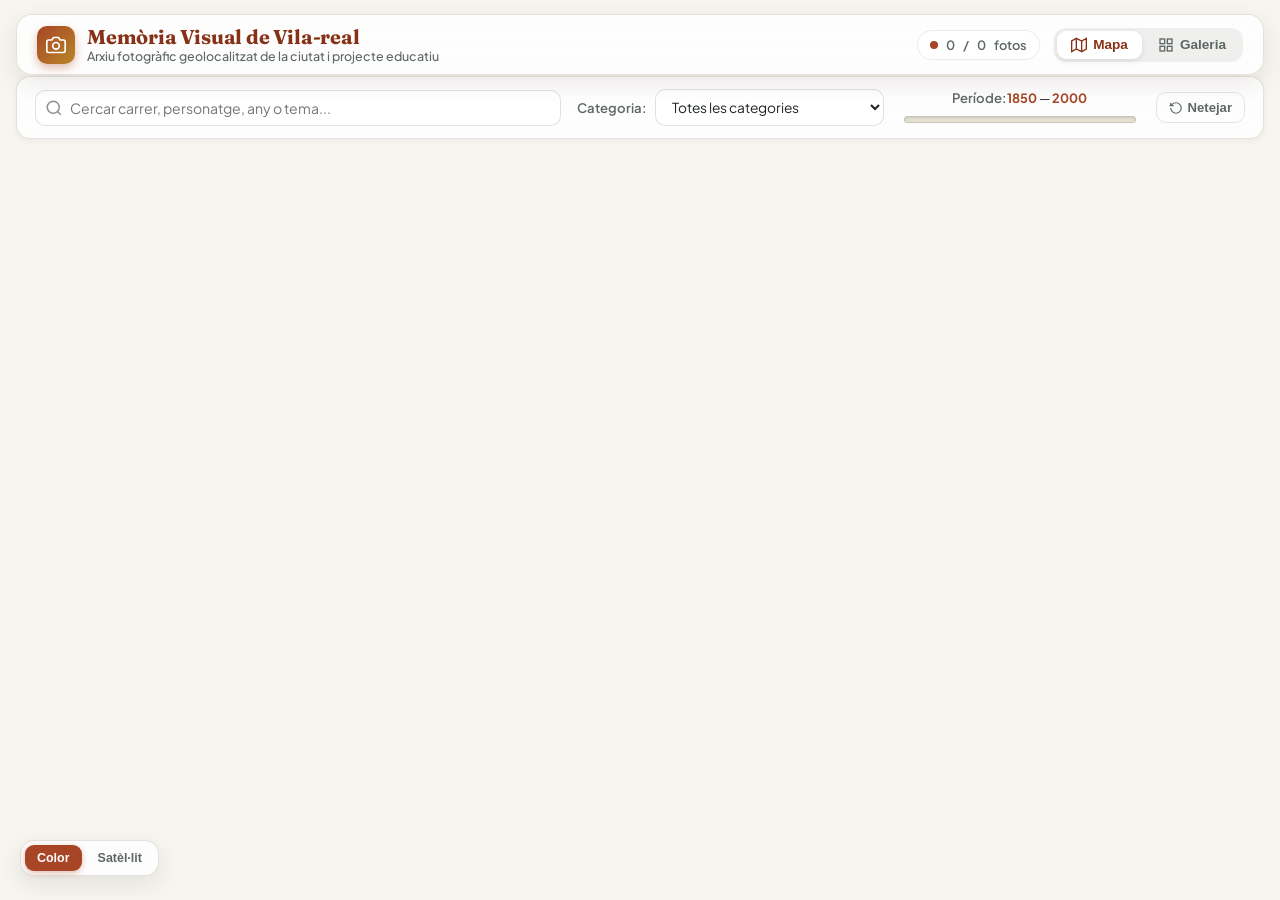
==== index.html @ cd0fb04b "Eliminar numeros de ticks sota la linia temporal" ====
<!DOCTYPE html>
<html lang="ca">
<head>
  <meta charset="UTF-8" />
  <meta name="viewport" content="width=device-width, initial-scale=1.0" />
  <title>Memòria Visual de Vila-real | Arxiu Fotogràfic Geolocalitzat</title>

  <!-- Google Fonts: Plus Jakarta Sans & Fraunces -->
  <link rel="preconnect" href="https://fonts.googleapis.com">
  <link rel="preconnect" href="https://fonts.gstatic.com" crossorigin>
  <link href="https://fonts.googleapis.com/css2?family=Fraunces:ital,opsz,wght@0,9..144,500;0,9..144,600;0,9..144,700;1,9..144,400&family=Plus+Jakarta+Sans:wght@400;500;600;700&display=swap" rel="stylesheet">

  <!-- Leaflet CSS -->
  <link rel="stylesheet" href="https://unpkg.com/leaflet@1.9.4/dist/leaflet.css" integrity="sha256-p4NxAoJBhIIN+hmNHrzRCf9tD/miZyoHS5obTRR9BMY=" crossorigin=""/>
  <!-- Leaflet MarkerCluster CSS -->
  <link rel="stylesheet" href="https://unpkg.com/leaflet.markercluster@1.5.3/dist/MarkerCluster.css" />
  <link rel="stylesheet" href="https://unpkg.com/leaflet.markercluster@1.5.3/dist/MarkerCluster.Default.css" />
  <!-- noUiSlider CSS -->
  <link rel="stylesheet" href="https://cdn.jsdelivr.net/npm/nouislider@15.6.1/dist/nouislider.min.css" />

  <!-- Estils de l'aplicació -->
  <link rel="stylesheet" href="style.css" />
</head>

<body>
  <!-- Contenidor principal de l'aplicació -->
  <div id="app-container">

    <!-- Header superior flotant amb identitat visual -->
    <header id="main-header">
      <div class="header-brand">
        <div class="brand-icon">
          <svg viewBox="0 0 24 24" fill="none" stroke="currentColor" stroke-width="2" stroke-linecap="round" stroke-linejoin="round">
            <path d="M23 19a2 2 0 0 1-2 2H3a2 2 0 0 1-2-2V8a2 2 0 0 1 2-2h4l2-3h6l2 3h4a2 2 0 0 1 2 2z"></path>
            <circle cx="12" cy="13" r="4"></circle>
          </svg>
        </div>
        <div class="brand-text">
          <h1>Memòria Visual de Vila-real</h1>
          <p class="brand-subtitle">Arxiu fotogràfic geolocalitzat de la ciutat i projecte educatiu</p>
        </div>
      </div>

      <!-- Accions i commutador de vista -->
      <div class="header-actions">
        <div class="stats-badge" id="stats-counter" title="Fotografies visibles segons els filtres actius">
          <span class="pulse-dot"></span>
          <span id="visible-count">0</span> / <span id="total-count">0</span> fotos
        </div>

        <div class="view-toggle" role="group" aria-label="Canvi de vista">
          <button id="btn-view-map" class="toggle-btn active" title="Veure en el mapa interactiu">
            <svg viewBox="0 0 24 24" width="16" height="16" stroke="currentColor" stroke-width="2" fill="none"><polygon points="1 6 1 22 8 18 16 22 23 18 23 2 16 6 8 2 1 6"></polygon><line x1="8" y1="2" x2="8" y2="18"></line><line x1="16" y1="6" x2="16" y2="22"></line></svg>
            <span>Mapa</span>
          </button>
          <button id="btn-view-gallery" class="toggle-btn" title="Veure en format galeria">
            <svg viewBox="0 0 24 24" width="16" height="16" stroke="currentColor" stroke-width="2" fill="none"><rect x="3" y="3" width="7" height="7"></rect><rect x="14" y="3" width="7" height="7"></rect><rect x="14" y="14" width="7" height="7"></rect><rect x="3" y="14" width="7" height="7"></rect></svg>
            <span>Galeria</span>
          </button>
        </div>
      </div>
    </header>

    <!-- Barra de filtres flotant (Glassmorphism) -->
    <nav id="filter-bar" aria-label="Filtres fotogràfics">
      <!-- Cerca ràpida de text -->
      <div class="filter-group search-group">
        <label for="search-input" class="sr-only">Cercar per text o personatges</label>
        <div class="search-box">
          <svg class="search-icon" viewBox="0 0 24 24" width="18" height="18" stroke="currentColor" stroke-width="2" fill="none"><circle cx="11" cy="11" r="8"></circle><line x1="21" y1="21" x2="16.65" y2="16.65"></line></svg>
          <input type="search" id="search-input" placeholder="Cercar carrer, personatge, any o tema..." autocomplete="off" />
          <button id="clear-search-btn" class="clear-btn" title="Netejar cerca" style="display: none;">&times;</button>
        </div>
      </div>

      <!-- Selector de Categoria -->
      <div class="filter-group category-group">
        <label for="categoriaSelect" class="filter-label">Categoria:</label>
        <select id="categoriaSelect">
          <option value="totes">Totes les categories</option>
          <option value="arquitectura">🏛️ Arquitectura i espais</option>
          <option value="infraestructura">🛤️ Infraestructura i ponts</option>
          <option value="vida quotidiana">🧺 Vida quotidiana i costums</option>
          <option value="esdeveniments">🎉 Festes i esdeveniments</option>
          <option value="personatges">👥 Personatges històrics</option>
        </select>
      </div>

      <!-- Rellotge cronològic / Slider de segles i dècades -->
      <div class="filter-group timeline-group">
        <div class="timeline-header">
          <span class="filter-label">Període:</span>
          <span class="years-range"><strong id="min-year-display">1850</strong> — <strong id="max-year-display">2000</strong></span>
        </div>
        <div id="slider-range"></div>
      </div>

      <!-- Botó de restablir filtres -->
      <div class="filter-group reset-group">
        <button id="btn-reset-filters" class="reset-button" title="Restablir tots els filtres">
          <svg viewBox="0 0 24 24" width="14" height="14" stroke="currentColor" stroke-width="2" fill="none"><path d="M3 12a9 9 0 1 0 9-9 9.75 9.75 0 0 0-6.74 2.74L1 8"></path><path d="M3 3v5h5"></path></svg>
          <span>Netejar</span>
        </button>
      </div>
    </nav>

    <!-- Àrea Principal de Visualització -->
    <main id="main-content">
      <!-- 1. VISTA MAPA -->
      <div id="map-view" class="view-panel active">
        <div id="map"></div>
        <!-- Selector d'estil de mapa (Capa base) -->
        <div class="map-layer-selector">
          <button id="layer-osm" class="layer-pill active" data-layer="osm" title="Mapa callejero tradicional en color">Color</button>
          <button id="layer-satellite" class="layer-pill" data-layer="satellite" title="Vista satèl·lit / aèria">Satèl·lit</button>
        </div>
      </div>

      <!-- 2. VISTA GALERIA -->
      <div id="gallery-view" class="view-panel">
        <div class="gallery-container">
          <div id="gallery-grid" class="gallery-grid">
            <!-- Les targetes es generaran dinàmicament per JS -->
          </div>
          <div id="gallery-empty" class="empty-state" style="display: none;">
            <svg viewBox="0 0 24 24" width="48" height="48" stroke="currentColor" stroke-width="1.5" fill="none"><circle cx="12" cy="12" r="10"></circle><line x1="8" y1="12" x2="16" y2="12"></line></svg>
            <h3>No s'han trobat fotografies</h3>
            <p>Prova d'ampliar el rang d'anys o d'eliminar filtres de cerca.</p>
          </div>
        </div>
      </div>
    </main>

    <!-- Panell Lateral (Ficha de la Fotografia / Sidepanel) -->
    <aside id="sidepanel" class="sidepanel" aria-label="Detalls de la fotografia">
      <div class="sidepanel-header">
        <div class="sidepanel-badge-row">
          <span id="sidepanel-year-badge" class="badge badge-year">1924</span>
          <span id="sidepanel-cat-badge" class="badge badge-category">Arquitectura</span>
        </div>
        <button id="close-panel" class="btn-close" aria-label="Tancar panell">&times;</button>
      </div>

      <div class="sidepanel-body">
        <!-- Imatge amb botó de zoom inmersiu -->
        <div class="sidepanel-hero-image">
          <img id="sidepanel-img" src="" alt="Fotografia històrica de Vila-real" />
          <button id="zoom-image-btn" class="floating-zoom-btn" title="Ampliar fotografia en gran">
            <svg viewBox="0 0 24 24" width="20" height="20" stroke="currentColor" stroke-width="2" fill="none"><circle cx="11" cy="11" r="8"></circle><line x1="21" y1="21" x2="16.65" y2="16.65"></line><line x1="11" y1="8" x2="11" y2="14"></line><line x1="8" y1="11" x2="14" y2="11"></line></svg>
            <span>Ampliar</span>
          </button>
        </div>

        <h2 id="sidepanel-title" class="sidepanel-title">Títol de la fotografia</h2>

        <!-- Informació d'ubicació -->
        <div class="meta-section location-box">
          <div class="meta-item">
            <svg viewBox="0 0 24 24" width="16" height="16" stroke="currentColor" stroke-width="2" fill="none"><path d="M21 10c0 7-9 13-9 13s-9-6-9-13a9 9 0 0 1 18 0z"></path><circle cx="12" cy="10" r="3"></circle></svg>
            <div class="meta-text">
              <strong id="sidepanel-place">Nom del lloc</strong>
              <span id="sidepanel-street" class="sub-text">Carrer actual</span>
            </div>
          </div>
          <a id="streetview-btn" href="#" target="_blank" rel="noopener noreferrer" class="btn-streetview" title="Veure aquest punt a Google Maps / Street View">
            📍 Veure carrer hui
          </a>
        </div>

        <!-- Descripció Històrica -->
        <div class="meta-section">
          <h3 class="section-title">Context històric</h3>
          <p id="sidepanel-desc" class="description-text"></p>
        </div>

        <!-- Personatges que apareixen -->
        <div class="meta-section" id="sidepanel-people-section">
          <h3 class="section-title">Personatges documentats</h3>
          <div id="sidepanel-people-tags" class="tags-cluster people-cluster"></div>
        </div>

        <!-- Temes i Etiquetes -->
        <div class="meta-section">
          <h3 class="section-title">Temes relacionats</h3>
          <div id="sidepanel-tags" class="tags-cluster"></div>
        </div>

        <!-- Fitxa educativa i d'autoria -->
        <div class="meta-section education-card">
          <div class="edu-item">
            <span class="edu-label">Aportat per:</span>
            <strong id="sidepanel-student">Nom de l'alumne/a</strong>
          </div>
          <div class="edu-item">
            <span class="edu-label">Grup / Curs:</span>
            <span id="sidepanel-course">Curs acadèmic</span>
          </div>
          <div class="edu-item">
            <span class="edu-label">Fons / Donació:</span>
            <span id="sidepanel-donor">Arxiu familiar</span>
          </div>
        </div>
      </div>
    </aside>

    <!-- Fons enfosquit per a mòbil quan s'obri el panell -->
    <div id="panel-overlay" class="panel-overlay"></div>

    <!-- Modal Inmersiu de Fotografia a Pantalla Completa -->
    <div class="modal" id="myModal" role="dialog" aria-modal="true" aria-hidden="true">
      <div class="modal-backdrop" onclick="cerrarModalImagen()"></div>
      <div class="modal-wrapper">
        <button class="modal-close-btn" onclick="cerrarModalImagen()" title="Tancar (ESC)">&times;</button>
        <div class="modal-figure">
          <img id="modal-image" src="" alt="Fotografia històrica ampliada" />
          <div class="modal-caption">
            <h3 id="modal-caption-title">Títol</h3>
            <span id="modal-caption-year">Any</span>
          </div>
        </div>
      </div>
    </div>

  </div>

  <!-- Scripts i Llibreries -->
  <script src="https://unpkg.com/leaflet@1.9.4/dist/leaflet.js" integrity="sha256-20nQCchB9co0qIjJZRGuk2/Z9VM+kNiyxNV1lvTlZBo=" crossorigin=""></script>
  <script src="https://unpkg.com/leaflet.markercluster@1.5.3/dist/leaflet.markercluster.js"></script>
  <script src="https://cdn.jsdelivr.net/npm/nouislider@15.6.1/dist/nouislider.min.js"></script>
  <script src="script.js"></script>
</body>
</html>
---- style.css ----
/* ==========================================================================
   MEMÒRIA VISUAL DE VILA-REAL - DESIGN SYSTEM & STYLESHEET
   ========================================================================== */

:root {
  /* Paleta cromàtica editorial & patrimonial */
  --color-primary: #a74526;        /* Terracota valencià */
  --color-primary-dark: #873217;
  --color-primary-light: #fbeee8;
  --color-accent-gold: #b88628;    /* Ocre daurat d'arxiu */
  --color-accent-gold-light: #fef7e9;
  
  --color-bg-base: #f6f5f0;        /* To pergamí suau */
  --color-bg-surface: rgba(255, 255, 255, 0.94);
  --color-bg-glass: rgba(255, 255, 255, 0.82);
  --color-border-glass: rgba(200, 192, 178, 0.45);
  
  --color-text-main: #1f2522;
  --color-text-muted: #5e6863;
  --color-text-light: #8a948e;

  /* Tipografies */
  --font-display: 'Fraunces', Georgia, serif;
  --font-sans: 'Plus Jakarta Sans', system-ui, -apple-system, sans-serif;

  /* Ombres i elevació */
  --shadow-sm: 0 2px 6px rgba(0, 0, 0, 0.05);
  --shadow-md: 0 8px 24px rgba(35, 25, 15, 0.09);
  --shadow-lg: 0 16px 36px rgba(25, 20, 15, 0.14);
  --shadow-popup: 0 20px 40px rgba(0, 0, 0, 0.22);

  /* Transicions suaus */
  --transition-fast: 0.18s cubic-bezier(0.16, 1, 0.3, 1);
  --transition-normal: 0.32s cubic-bezier(0.16, 1, 0.3, 1);
}

/* Reset bàsic */
*, *::before, *::after {
  box-sizing: border-box;
  margin: 0;
  padding: 0;
}

html, body {
  width: 100%;
  height: 100%;
  overflow: hidden;
  font-family: var(--font-sans);
  color: var(--color-text-main);
  background-color: var(--color-bg-base);
  -webkit-font-smoothing: antialiased;
}

/* Contenidor de l'app */
#app-container {
  position: relative;
  width: 100vw;
  height: 100vh;
  display: flex;
  flex-direction: column;
}

.sr-only {
  position: absolute;
  width: 1px;
  height: 1px;
  padding: 0;
  margin: -1px;
  overflow: hidden;
  clip: rect(0, 0, 0, 0);
  border: 0;
}

/* ==========================================================================
   HEADER SUPERIOR FLOTANT
   ========================================================================== */
#main-header {
  position: absolute;
  top: 14px;
  left: 16px;
  right: 16px;
  z-index: 1000;
  display: flex;
  justify-content: space-between;
  align-items: center;
  gap: 16px;
  padding: 10px 20px;
  background: var(--color-bg-glass);
  backdrop-filter: blur(14px);
  -webkit-backdrop-filter: blur(14px);
  border: 1px solid var(--color-border-glass);
  border-radius: 16px;
  box-shadow: var(--shadow-md);
  pointer-events: auto;
}

.header-brand {
  display: flex;
  align-items: center;
  gap: 12px;
}

.brand-icon {
  width: 38px;
  height: 38px;
  background: linear-gradient(135deg, var(--color-primary), var(--color-accent-gold));
  color: #fff;
  border-radius: 10px;
  display: flex;
  align-items: center;
  justify-content: center;
  box-shadow: 0 4px 10px rgba(167, 69, 38, 0.35);
  flex-shrink: 0;
}
.brand-icon svg {
  width: 20px;
  height: 20px;
}

.brand-text h1 {
  font-family: var(--font-display);
  font-size: 1.25rem;
  font-weight: 700;
  line-height: 1.15;
  color: var(--color-primary-dark);
  letter-spacing: -0.01em;
}

.brand-subtitle {
  font-size: 0.78rem;
  color: var(--color-text-muted);
  font-weight: 500;
}

.header-actions {
  display: flex;
  align-items: center;
  gap: 14px;
}

/* Indicador de recompte de fotografies */
.stats-badge {
  display: inline-flex;
  align-items: center;
  gap: 8px;
  background: rgba(255, 255, 255, 0.9);
  border: 1px solid rgba(0, 0, 0, 0.08);
  padding: 6px 12px;
  border-radius: 20px;
  font-size: 0.8rem;
  font-weight: 600;
  color: var(--color-text-muted);
}

.pulse-dot {
  width: 8px;
  height: 8px;
  background: var(--color-primary);
  border-radius: 50%;
  animation: pulse-glow 2s infinite ease-in-out;
}

@keyframes pulse-glow {
  0%, 100% { opacity: 0.5; transform: scale(0.9); }
  50% { opacity: 1; transform: scale(1.15); }
}

/* Commutador de vistes [Mapa] / [Galeria] */
.view-toggle {
  display: flex;
  background: rgba(0, 0, 0, 0.06);
  padding: 3px;
  border-radius: 12px;
  gap: 2px;
}

.toggle-btn {
  display: flex;
  align-items: center;
  gap: 6px;
  border: none;
  background: transparent;
  padding: 6px 14px;
  font-size: 0.85rem;
  font-weight: 600;
  color: var(--color-text-muted);
  border-radius: 9px;
  cursor: pointer;
  transition: all var(--transition-fast);
}

.toggle-btn:hover {
  color: var(--color-text-main);
}

.toggle-btn.active {
  background: #fff;
  color: var(--color-primary-dark);
  box-shadow: 0 2px 6px rgba(0, 0, 0, 0.1);
}

/* ==========================================================================
   BARRA DE FILTRES FLOTANT
   ========================================================================== */
#filter-bar {
  position: absolute;
  top: 76px;
  left: 16px;
  right: 16px;
  z-index: 990;
  display: flex;
  align-items: center;
  gap: 16px;
  padding: 12px 18px;
  background: var(--color-bg-glass);
  backdrop-filter: blur(14px);
  -webkit-backdrop-filter: blur(14px);
  border: 1px solid var(--color-border-glass);
  border-radius: 14px;
  box-shadow: var(--shadow-sm);
  pointer-events: auto;
}

.filter-group {
  display: flex;
  align-items: center;
  gap: 8px;
}

/* Caixa de cerca */
.search-group {
  flex: 1 1 260px;
}

.search-box {
  position: relative;
  width: 100%;
  display: flex;
  align-items: center;
}

.search-box input {
  width: 100%;
  padding: 8px 32px 8px 34px;
  border: 1px solid rgba(0, 0, 0, 0.12);
  border-radius: 10px;
  background: rgba(255, 255, 255, 0.95);
  font-family: inherit;
  font-size: 0.88rem;
  color: var(--color-text-main);
  outline: none;
  transition: border-color var(--transition-fast), box-shadow var(--transition-fast);
}

.search-box input:focus {
  border-color: var(--color-primary);
  box-shadow: 0 0 0 3px rgba(167, 69, 38, 0.15);
}

.search-icon {
  position: absolute;
  left: 10px;
  color: var(--color-text-light);
  pointer-events: none;
}

.clear-btn {
  position: absolute;
  right: 8px;
  background: transparent;
  border: none;
  font-size: 1.1rem;
  color: var(--color-text-muted);
  cursor: pointer;
  padding: 2px 6px;
  border-radius: 4px;
}

/* Selector de categories */
.filter-label {
  font-size: 0.82rem;
  font-weight: 600;
  color: var(--color-text-muted);
  white-space: nowrap;
}

#categoriaSelect {
  padding: 8px 12px;
  border: 1px solid rgba(0, 0, 0, 0.12);
  border-radius: 10px;
  background: rgba(255, 255, 255, 0.95);
  font-family: inherit;
  font-size: 0.86rem;
  color: var(--color-text-main);
  outline: none;
  cursor: pointer;
  transition: border-color var(--transition-fast);
}

#categoriaSelect:focus {
  border-color: var(--color-primary);
}

/* Rellotge cronològic / Slider (Línia de temps 1850 - 2000) */
.timeline-group {
  display: flex;
  flex-direction: column;
  gap: 3px;
  min-width: 240px;
  padding: 0 4px;
}

.timeline-header {
  display: flex;
  justify-content: space-between;
  align-items: center;
  font-size: 0.8rem;
}

.years-range strong {
  color: var(--color-primary);
  font-weight: 700;
}

#slider-range {
  width: 100%;
  height: 7px;
  margin: 7px 0 3px 0;
  border: 1px solid rgba(0, 0, 0, 0.12);
  background: #e5e0d4;
  border-radius: 4px;
  box-shadow: inset 0 1px 2px rgba(0, 0, 0, 0.1);
  position: relative;
}

.noUi-connect {
  background: linear-gradient(90deg, var(--color-primary), var(--color-accent-gold));
  border-radius: 4px;
}

.noUi-horizontal .noUi-handle {
  width: 18px;
  height: 18px;
  right: -9px;
  top: -6px;
  border-radius: 50%;
  background: #ffffff;
  border: 3.5px solid var(--color-primary);
  box-shadow: 0 2px 6px rgba(0, 0, 0, 0.3);
  cursor: grab;
  outline: none;
  transition: transform 0.15s ease, border-color 0.15s ease;
}

.noUi-handle::before, .noUi-handle::after {
  display: none;
}

.noUi-handle:hover {
  transform: scale(1.15);
  border-color: var(--color-primary-dark);
}

.noUi-handle:active {
  cursor: grabbing;
  transform: scale(1.2);
}



/* Botó reset */
.reset-button {
  display: flex;
  align-items: center;
  gap: 5px;
  background: transparent;
  border: 1px solid rgba(0, 0, 0, 0.1);
  padding: 7px 12px;
  border-radius: 10px;
  font-size: 0.82rem;
  font-weight: 600;
  color: var(--color-text-muted);
  cursor: pointer;
  transition: all var(--transition-fast);
}

.reset-button:hover {
  background: rgba(0, 0, 0, 0.04);
  color: var(--color-primary);
  border-color: var(--color-primary);
}

/* ==========================================================================
   ÀREA PRINCIPAL I VISTES (MAPA & GALERIA)
   ========================================================================== */
#main-content {
  position: relative;
  width: 100%;
  height: 100%;
  flex: 1;
}

.view-panel {
  display: none;
  width: 100%;
  height: 100%;
}

.view-panel.active {
  display: block;
}

/* MAPA */
#map {
  width: 100%;
  height: 100%;
  z-index: 1;
}

/* Selector d'estils de capa del mapa */
.map-layer-selector {
  position: absolute;
  bottom: 24px;
  left: 20px;
  z-index: 990;
  display: flex;
  background: var(--color-bg-glass);
  backdrop-filter: blur(12px);
  border: 1px solid var(--color-border-glass);
  padding: 4px;
  border-radius: 14px;
  box-shadow: var(--shadow-md);
  gap: 4px;
}

.layer-pill {
  border: none;
  background: transparent;
  padding: 6px 12px;
  font-size: 0.78rem;
  font-weight: 600;
  color: var(--color-text-muted);
  border-radius: 9px;
  cursor: pointer;
  transition: all var(--transition-fast);
}

.layer-pill:hover {
  color: var(--color-text-main);
}

.layer-pill.active {
  background: var(--color-primary);
  color: #fff;
  box-shadow: 0 2px 6px rgba(167, 69, 38, 0.35);
}

/* ==========================================================================
   MARCADORS PERSONALITZATS DE LEAFLET & CLUSTERS
   ========================================================================== */
/* Pin fotogràfic interactiu */
.custom-photo-pin {
  background: transparent;
  border: none;
}

.pin-bubble {
  position: relative;
  width: 48px;
  height: 48px;
  border-radius: 50%;
  border: 3px solid #fff;
  box-shadow: 0 6px 14px rgba(0, 0, 0, 0.3);
  overflow: hidden;
  cursor: pointer;
  transition: transform 0.22s cubic-bezier(0.175, 0.885, 0.32, 1.275), box-shadow 0.2s ease;
  background-color: #222;
}

.pin-bubble img {
  width: 100%;
  height: 100%;
  object-fit: cover;
  filter: contrast(1.05) sepia(0.2);
  transition: filter 0.2s ease;
}

.pin-year-tag {
  position: absolute;
  bottom: -2px;
  left: 50%;
  transform: translateX(-50%);
  background: var(--color-primary);
  color: #fff;
  font-size: 0.65rem;
  font-weight: 700;
  padding: 1px 5px;
  border-radius: 8px;
  border: 1.5px solid #fff;
  box-shadow: 0 2px 4px rgba(0, 0, 0, 0.25);
  white-space: nowrap;
}

.custom-photo-pin:hover .pin-bubble {
  transform: scale(1.22);
  border-color: var(--color-accent-gold);
  box-shadow: 0 10px 20px rgba(0, 0, 0, 0.4);
  z-index: 999;
}

.custom-photo-pin:hover .pin-bubble img {
  filter: contrast(1.1) sepia(0);
}

/* Clusters estilitzats de MarkerCluster */
.marker-cluster-custom {
  background: rgba(167, 69, 38, 0.25);
  border-radius: 50%;
  padding: 5px;
  display: flex;
  align-items: center;
  justify-content: center;
}

.cluster-inner {
  width: 40px;
  height: 40px;
  background: linear-gradient(135deg, var(--color-primary), var(--color-accent-gold));
  border: 2px solid #fff;
  border-radius: 50%;
  display: flex;
  align-items: center;
  justify-content: center;
  color: #fff;
  font-size: 0.9rem;
  font-weight: 700;
  box-shadow: 0 4px 12px rgba(167, 69, 38, 0.45);
}

/* ==========================================================================
   VISTA GALERIA (GRID DE FITXES)
   ========================================================================== */
#gallery-view {
  overflow-y: auto;
  background: var(--color-bg-base);
  padding: 146px 24px 40px 24px; /* Espai per als controls flotants */
}

.gallery-container {
  max-width: 1400px;
  margin: 0 auto;
}

.gallery-grid {
  display: grid;
  grid-template-columns: repeat(auto-fill, minmax(290px, 1fr));
  gap: 22px;
}

.gallery-card {
  background: #fff;
  border-radius: 14px;
  border: 1px solid rgba(0, 0, 0, 0.07);
  box-shadow: var(--shadow-sm);
  overflow: hidden;
  display: flex;
  flex-direction: column;
  transition: transform var(--transition-fast), box-shadow var(--transition-fast);
  cursor: pointer;
}

.gallery-card:hover {
  transform: translateY(-5px);
  box-shadow: var(--shadow-lg);
  border-color: rgba(167, 69, 38, 0.2);
}

.card-img-wrapper {
  position: relative;
  width: 100%;
  aspect-ratio: 4 / 3;
  overflow: hidden;
  background-color: #2b2b2b;
}

.card-img-wrapper img {
  width: 100%;
  height: 100%;
  object-fit: cover;
  transition: transform 0.4s ease;
}

.gallery-card:hover .card-img-wrapper img {
  transform: scale(1.05);
}

.card-year-badge {
  position: absolute;
  top: 10px;
  left: 10px;
  background: rgba(20, 24, 22, 0.85);
  backdrop-filter: blur(6px);
  color: #fff;
  font-size: 0.76rem;
  font-weight: 700;
  padding: 4px 8px;
  border-radius: 6px;
  letter-spacing: 0.02em;
}

.card-cat-badge {
  position: absolute;
  top: 10px;
  right: 10px;
  background: var(--color-primary-light);
  color: var(--color-primary-dark);
  font-size: 0.72rem;
  font-weight: 700;
  padding: 4px 8px;
  border-radius: 6px;
  text-transform: capitalize;
}

.card-content {
  padding: 16px;
  display: flex;
  flex-direction: column;
  flex: 1;
}

.card-title {
  font-family: var(--font-display);
  font-size: 1.08rem;
  font-weight: 700;
  color: var(--color-text-main);
  line-height: 1.3;
  margin-bottom: 6px;
}

.card-location {
  display: flex;
  align-items: center;
  gap: 5px;
  font-size: 0.78rem;
  color: var(--color-text-muted);
  margin-bottom: 10px;
}

.card-desc {
  font-size: 0.82rem;
  color: var(--color-text-muted);
  line-height: 1.5;
  margin-bottom: 14px;
  display: -webkit-box;
  -webkit-line-clamp: 2;
  -webkit-box-orient: vertical;
  overflow: hidden;
}

.card-footer {
  margin-top: auto;
  padding-top: 10px;
  border-top: 1px solid rgba(0, 0, 0, 0.06);
  display: flex;
  justify-content: space-between;
  align-items: center;
}

.card-student {
  font-size: 0.74rem;
  color: var(--color-text-light);
}

.btn-card-view {
  background: transparent;
  border: none;
  font-size: 0.78rem;
  font-weight: 700;
  color: var(--color-primary);
  display: flex;
  align-items: center;
  gap: 4px;
  cursor: pointer;
}

.btn-card-view:hover {
  color: var(--color-primary-dark);
  text-decoration: underline;
}

/* Estat buit de la galeria */
.empty-state {
  text-align: center;
  padding: 80px 20px;
  color: var(--color-text-muted);
}
.empty-state svg {
  margin-bottom: 16px;
  stroke: var(--color-text-light);
}
.empty-state h3 {
  font-size: 1.25rem;
  margin-bottom: 6px;
}

/* ==========================================================================
   PANELL LATERAL (FITXA DE LA FOTOGRAFIA)
   ========================================================================== */
.sidepanel {
  position: absolute;
  top: 0;
  right: -480px;
  width: 440px;
  max-width: 90vw;
  height: 100%;
  background: var(--color-bg-surface);
  backdrop-filter: blur(20px);
  border-left: 1px solid var(--color-border-glass);
  box-shadow: var(--shadow-popup);
  z-index: 1050;
  display: flex;
  flex-direction: column;
  transition: right 0.38s cubic-bezier(0.16, 1, 0.3, 1);
  overflow: hidden;
}

.sidepanel.open {
  right: 0;
}

.sidepanel-header {
  display: flex;
  justify-content: space-between;
  align-items: center;
  padding: 16px 20px;
  border-bottom: 1px solid rgba(0, 0, 0, 0.06);
}

.sidepanel-badge-row {
  display: flex;
  gap: 8px;
}

.badge {
  font-size: 0.76rem;
  font-weight: 700;
  padding: 4px 10px;
  border-radius: 6px;
}

.badge-year {
  background: #1f2522;
  color: #fff;
}

.badge-category {
  background: var(--color-primary-light);
  color: var(--color-primary-dark);
  text-transform: capitalize;
}

.btn-close {
  background: rgba(0, 0, 0, 0.05);
  border: none;
  width: 32px;
  height: 32px;
  border-radius: 50%;
  font-size: 1.4rem;
  display: flex;
  align-items: center;
  justify-content: center;
  color: var(--color-text-muted);
  cursor: pointer;
  transition: all var(--transition-fast);
}

.btn-close:hover {
  background: rgba(0, 0, 0, 0.1);
  color: var(--color-text-main);
}

.sidepanel-body {
  padding: 20px;
  overflow-y: auto;
  display: flex;
  flex-direction: column;
  gap: 20px;
}

/* Hero Image amb botó ampliar */
.sidepanel-hero-image {
  position: relative;
  width: 100%;
  border-radius: 12px;
  overflow: hidden;
  box-shadow: var(--shadow-md);
  background-color: #222;
  aspect-ratio: 4 / 3;
}

.sidepanel-hero-image img {
  width: 100%;
  height: 100%;
  object-fit: cover;
  display: block;
}

.floating-zoom-btn {
  position: absolute;
  bottom: 12px;
  right: 12px;
  background: rgba(18, 22, 20, 0.78);
  backdrop-filter: blur(8px);
  border: 1px solid rgba(255, 255, 255, 0.25);
  color: #fff;
  padding: 6px 14px;
  border-radius: 20px;
  font-size: 0.8rem;
  font-weight: 600;
  display: flex;
  align-items: center;
  gap: 6px;
  cursor: pointer;
  transition: all var(--transition-fast);
}

.floating-zoom-btn:hover {
  background: rgba(167, 69, 38, 0.95);
  transform: scale(1.05);
}

.sidepanel-title {
  font-family: var(--font-display);
  font-size: 1.45rem;
  font-weight: 700;
  line-height: 1.25;
  color: var(--color-text-main);
}

/* Secció d'Ubicació */
.location-box {
  background: rgba(0, 0, 0, 0.03);
  border: 1px solid rgba(0, 0, 0, 0.06);
  padding: 12px 14px;
  border-radius: 10px;
  display: flex;
  justify-content: space-between;
  align-items: center;
  gap: 12px;
}

.meta-item {
  display: flex;
  align-items: flex-start;
  gap: 10px;
}

.meta-item svg {
  color: var(--color-primary);
  margin-top: 2px;
  flex-shrink: 0;
}

.meta-text strong {
  display: block;
  font-size: 0.9rem;
  color: var(--color-text-main);
}

.meta-text .sub-text {
  font-size: 0.78rem;
  color: var(--color-text-muted);
}

.btn-streetview {
  background: #fff;
  border: 1px solid rgba(0, 0, 0, 0.12);
  color: var(--color-primary);
  font-size: 0.75rem;
  font-weight: 700;
  padding: 6px 10px;
  border-radius: 8px;
  text-decoration: none;
  white-space: nowrap;
  transition: all var(--transition-fast);
}

.btn-streetview:hover {
  background: var(--color-primary-light);
  border-color: var(--color-primary);
}

/* Seccions generals de la fitxa */
.meta-section {
  display: flex;
  flex-direction: column;
  gap: 8px;
}

.section-title {
  font-size: 0.8rem;
  text-transform: uppercase;
  letter-spacing: 0.05em;
  font-weight: 700;
  color: var(--color-text-light);
}

.description-text {
  font-size: 0.92rem;
  line-height: 1.6;
  color: var(--color-text-muted);
}

/* Etiquetes i Personatges (Tags Clusters) */
.tags-cluster {
  display: flex;
  flex-wrap: wrap;
  gap: 6px;
}

.tag-pill {
  background: rgba(0, 0, 0, 0.05);
  color: var(--color-text-main);
  font-size: 0.78rem;
  font-weight: 600;
  padding: 4px 10px;
  border-radius: 16px;
  cursor: pointer;
  transition: all var(--transition-fast);
}

.tag-pill:hover {
  background: var(--color-accent-gold-light);
  color: var(--color-accent-gold);
}

.people-pill {
  background: #f1f6f3;
  color: #275239;
  border: 1px solid rgba(39, 82, 57, 0.15);
}

.people-pill:hover {
  background: #e2ede5;
}

/* Targeta Educativa i Donació */
.education-card {
  background: var(--color-primary-light);
  border: 1px dashed rgba(167, 69, 38, 0.35);
  border-radius: 10px;
  padding: 14px;
  gap: 8px;
}

.edu-item {
  display: flex;
  justify-content: space-between;
  font-size: 0.82rem;
}

.edu-label {
  color: var(--color-primary-dark);
  font-weight: 600;
}

.education-card strong, .education-card span:last-child {
  color: var(--color-text-main);
}

/* ==========================================================================
   MODAL VISOR INMERSIV A PANTALLA COMPLETA
   ========================================================================== */
.modal {
  display: none;
  position: fixed;
  inset: 0;
  z-index: 2000;
  align-items: center;
  justify-content: center;
}

.modal.active {
  display: flex;
}

.modal-backdrop {
  position: absolute;
  inset: 0;
  background: rgba(12, 16, 14, 0.88);
  backdrop-filter: blur(12px);
  -webkit-backdrop-filter: blur(12px);
}

.modal-wrapper {
  position: relative;
  z-index: 2010;
  max-width: 92vw;
  max-height: 92vh;
  display: flex;
  flex-direction: column;
  align-items: center;
}

.modal-close-btn {
  position: absolute;
  top: -46px;
  right: 0;
  background: rgba(255, 255, 255, 0.15);
  border: none;
  color: #fff;
  font-size: 2rem;
  width: 40px;
  height: 40px;
  border-radius: 50%;
  cursor: pointer;
  display: flex;
  align-items: center;
  justify-content: center;
  transition: background var(--transition-fast);
}

.modal-close-btn:hover {
  background: rgba(255, 255, 255, 0.3);
}

.modal-figure {
  display: flex;
  flex-direction: column;
  align-items: center;
}

#modal-image {
  max-width: 90vw;
  max-height: 80vh;
  border-radius: 8px;
  box-shadow: 0 20px 60px rgba(0, 0, 0, 0.6);
  object-fit: contain;
}

.modal-caption {
  margin-top: 14px;
  text-align: center;
  color: #fff;
}

#modal-caption-title {
  font-family: var(--font-display);
  font-size: 1.2rem;
  font-weight: 600;
}

#modal-caption-year {
  font-size: 0.85rem;
  color: rgba(255, 255, 255, 0.7);
}

/* ==========================================================================
   ADAPTATIVITAT RESPONSIVE (MÒBIL I TABLET)
   ========================================================================== */
@media (max-width: 960px) {
  #main-header {
    flex-wrap: wrap;
    padding: 10px 14px;
  }
  
  #filter-bar {
    top: 110px;
    flex-wrap: wrap;
    gap: 10px;
  }

  .timeline-group {
    min-width: 100%;
  }

  #gallery-view {
    padding-top: 220px;
  }

  .sidepanel {
    width: 100%;
    max-width: 100%;
    right: -100%;
    height: 75vh;
    top: auto;
    bottom: 0;
    border-radius: 20px 20px 0 0;
    transition: bottom 0.38s cubic-bezier(0.16, 1, 0.3, 1);
  }

  .sidepanel.open {
    right: 0;
    bottom: 0;
  }

  .panel-overlay.active {
    position: fixed;
    inset: 0;
    background: rgba(0, 0, 0, 0.4);
    z-index: 1040;
  }
}

@media (max-width: 600px) {
  .brand-text h1 {
    font-size: 1.05rem;
  }
  .brand-subtitle {
    display: none;
  }
  .stats-badge {
    display: none;
  }
  #filter-bar {
    top: 90px;
  }
  #gallery-view {
    padding-top: 200px;
  }
}
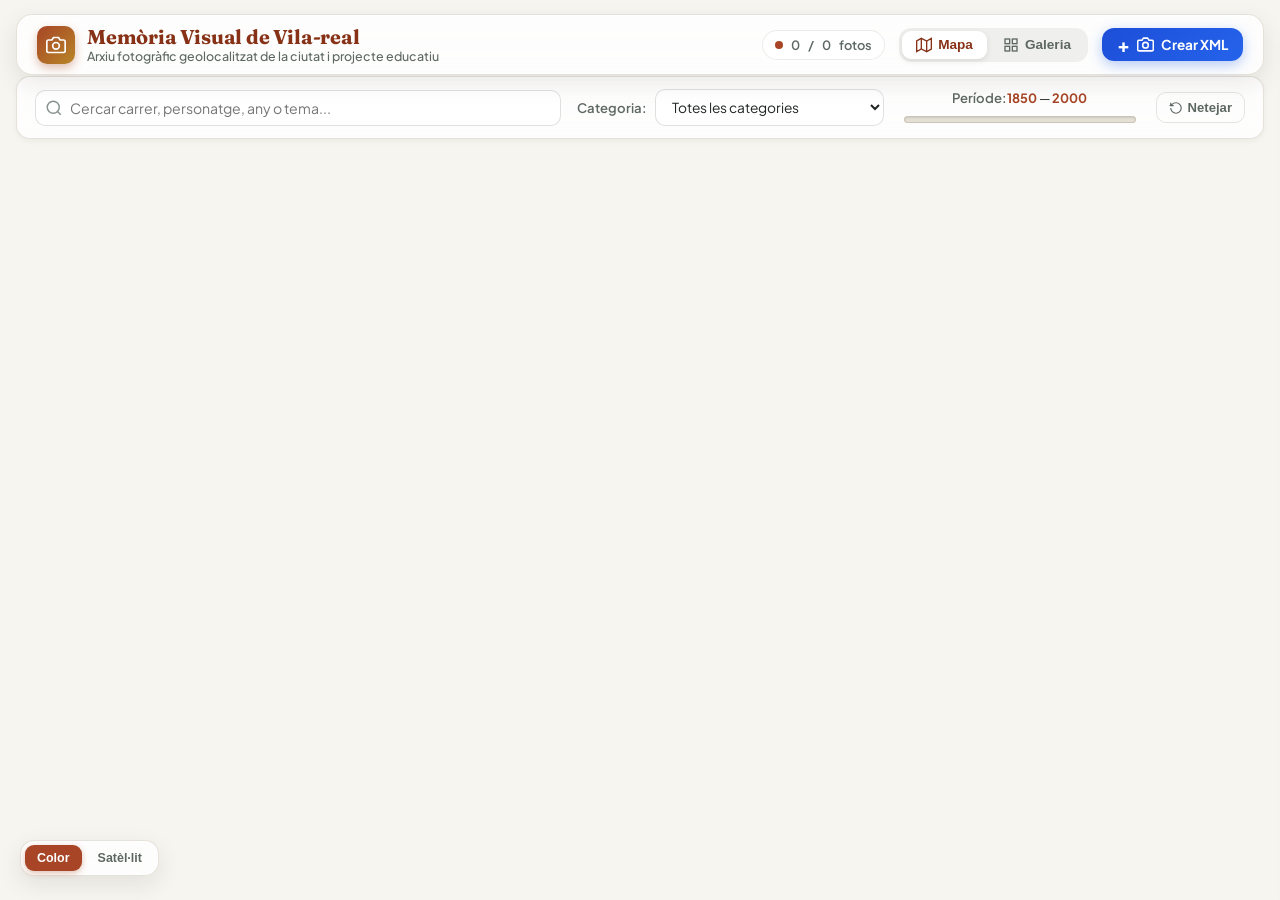
==== commit 2ec605ce: "Afegir espai interactiu de creacio i descarrega XML per a l'alumnat" ====
--- a/index.html
+++ b/index.html
@@ -58,6 +58,16 @@
             <span>Galeria</span>
           </button>
         </div>
+
+        <!-- Botó d'accés a l'espai de creació de fitxers XML per a l'alumnat -->
+        <button id="btn-open-creator" class="btn-create-xml" title="Crear fitxer XML d'entrega">
+          <span class="btn-plus-symbol">+</span>
+          <svg class="btn-camera-svg" viewBox="0 0 24 24" width="17" height="17" fill="none" stroke="currentColor" stroke-width="2.2" stroke-linecap="round" stroke-linejoin="round">
+            <path d="M23 19a2 2 0 0 1-2 2H3a2 2 0 0 1-2-2V8a2 2 0 0 1 2-2h4l2-3h6l2 3h4a2 2 0 0 1 2 2z"></path>
+            <circle cx="12" cy="13" r="4"></circle>
+          </svg>
+          <span class="btn-label-text">Crear XML</span>
+        </button>
       </div>
     </header>
 
@@ -221,6 +231,326 @@
       </div>
     </div>
 
+    <!-- ================================================================== -->
+    <!-- ESPAI DE CREACIÓ XML PER A L'ALUMNAT                               -->
+    <!-- ================================================================== -->
+    <div id="xml-creator-space" class="xml-creator-space" aria-hidden="true" style="display: none;">
+      <!-- Barra superior de l'espai de creació -->
+      <div class="creator-header">
+        <div class="creator-header-brand">
+          <div class="creator-badge-icon">
+            <span class="badge-plus">+</span>
+            <svg viewBox="0 0 24 24" width="18" height="18" fill="none" stroke="currentColor" stroke-width="2">
+              <path d="M23 19a2 2 0 0 1-2 2H3a2 2 0 0 1-2-2V8a2 2 0 0 1 2-2h4l2-3h6l2 3h4a2 2 0 0 1 2 2z"></path>
+              <circle cx="12" cy="13" r="4"></circle>
+            </svg>
+          </div>
+          <div>
+            <h2>Creador d'Entregues XML per a l'Alumnat</h2>
+            <p class="creator-subtitle">Genera el fitxer XML segons les normes del projecte de forma senzilla</p>
+          </div>
+        </div>
+
+        <div class="creator-header-actions">
+          <button id="btn-close-creator" class="btn-creator-exit" type="button" title="Tornar al mapa principal">
+            <svg viewBox="0 0 24 24" width="16" height="16" stroke="currentColor" stroke-width="2.2" fill="none"><line x1="18" y1="6" x2="6" y2="18"></line><line x1="6" y1="6" x2="18" y2="18"></line></svg>
+            <span>Tornar al Mapa Principal</span>
+          </button>
+        </div>
+      </div>
+
+      <!-- Cos de l'espai: Mapa a l'esquerra + Formulari a la dreta -->
+      <div class="creator-main-body">
+
+        <!-- Zona del Mapa -->
+        <div class="creator-map-pane">
+          <div id="creator-map"></div>
+
+          <!-- Selector de Capes del mapa creador -->
+          <div class="creator-layer-selector">
+            <button id="creator-layer-osm" class="layer-pill active" type="button">Color</button>
+            <button id="creator-layer-satellite" class="layer-pill" type="button">Satèl·lit</button>
+          </div>
+
+          <!-- Burbuja d'instruccions interactiva -->
+          <div id="creator-instructions-bubble" class="creator-bubble">
+            <div class="bubble-header">
+              <div class="bubble-icon-wrap">
+                <span class="bubble-icon">📍</span>
+              </div>
+              <div class="bubble-title-group">
+                <span class="bubble-step-badge" id="bubble-step-badge">Pas 1 de 3</span>
+                <h4 id="bubble-title">Selecciona el lloc al mapa</h4>
+              </div>
+            </div>
+            <p id="bubble-desc" class="bubble-text">
+              Fes clic sobre el mapa en el <strong>punt exacte de Vila-real</strong> on es va fer la fotografia. Pots fer zoom i moure't per reconèixer el carrer, plaça o edifici.
+            </p>
+            <div class="bubble-steps-indicator">
+              <span class="bubble-step active" id="bstep-1">1. Tria lloc</span>
+              <span class="bubble-step-arrow">→</span>
+              <span class="bubble-step" id="bstep-2">2. Omple dades</span>
+              <span class="bubble-step-arrow">→</span>
+              <span class="bubble-step" id="bstep-3">3. Descarrega XML</span>
+            </div>
+          </div>
+        </div>
+
+        <!-- Zona del Formulari -->
+        <div id="creator-form-pane" class="creator-form-pane">
+          <div class="form-pane-inner">
+
+            <div class="form-pane-intro">
+              <div class="intro-title-wrap">
+                <h3>📝 Fitxa de la fotografia</h3>
+                <span class="required-legend"><span class="req">*</span> camps obligatoris</span>
+              </div>
+              <p class="intro-helper">Les coordenades s'omplin automàticament en fer clic al mapa. Després només cal completar la informació i prémer descarregar.</p>
+            </div>
+
+            <!-- Caixa de Coordenades seleccionades -->
+            <div class="coords-box" id="coords-status-box">
+              <div class="coords-header-row">
+                <span class="coords-state-label">
+                  <span class="status-indicator-dot" id="coords-dot"></span>
+                  <strong id="coords-state-text">Cap punt seleccionat</strong>
+                </span>
+                <span class="coords-tip" id="coords-tip-text">Fes clic al mapa per fixar la posició</span>
+              </div>
+              <div class="coords-chips-row" id="coords-chips-row" style="display: none;">
+                <div class="coord-chip">
+                  <span class="coord-tag">Latitud:</span>
+                  <span class="coord-num" id="display-lat">-</span>
+                </div>
+                <div class="coord-chip">
+                  <span class="coord-tag">Longitud:</span>
+                  <span class="coord-num" id="display-lon">-</span>
+                </div>
+                <button type="button" id="btn-recenter-creator-map" class="btn-chip-action" title="Centrar el mapa en aquest punt">🎯 Centrar</button>
+              </div>
+            </div>
+
+            <!-- Formulari interactiu -->
+            <form id="xml-creator-form" novalidate>
+
+              <!-- BLOC 1: DADES DE LA FOTO -->
+              <div class="form-card-section">
+                <div class="section-badge-header">
+                  <span class="badge-num">1</span>
+                  <h4>Dades principals de la imatge</h4>
+                </div>
+
+                <div class="form-field">
+                  <label for="form-titol">Títol de la fotografia <span class="req">*</span></label>
+                  <input type="text" id="form-titol" placeholder="Ex: Vista de la Plaça Major amb els Porxis" required autocomplete="off" />
+                  <span class="field-help">Títol clar, breu i representatiu.</span>
+                </div>
+
+                <div class="form-field file-picker-field">
+                  <label for="form-image-file">Fotografia digitalitzada (JPG, JPEG o PNG) <span class="req">*</span></label>
+                  <div class="file-drop-area" id="file-drop-area">
+                    <input type="file" id="form-image-file" accept="image/jpeg,image/png,image/jpg" class="file-input-hidden" />
+                    <div class="file-drop-content">
+                      <div class="drop-icon">📷</div>
+                      <div class="drop-texts">
+                        <span class="drop-main-text">Tria la teua fotografia de l'ordinador</span>
+                        <span class="drop-sub-text">Extreurà el nom del fitxer automàticament (o pots escriure'l baix)</span>
+                      </div>
+                      <button type="button" class="btn-browse-file" onclick="document.getElementById('form-image-file').click()">Explorar fitxer</button>
+                    </div>
+                  </div>
+                </div>
+
+                <!-- Preview en miniatura si seleccionen un fitxer -->
+                <div id="file-preview-card" class="file-preview-card" style="display: none;">
+                  <img id="image-preview-thumb" src="" alt="Vista prèvia" />
+                  <div class="preview-details">
+                    <strong id="preview-filename">nom_foto.jpg</strong>
+                    <span id="preview-filesize">0 KB</span>
+                  </div>
+                  <button type="button" id="btn-remove-selected-file" class="btn-remove-file" title="Treure fotografia">&times;</button>
+                </div>
+
+                <div class="form-field">
+                  <label for="form-filename">Nom exacte de l'arxiu d'imatge <span class="req">*</span></label>
+                  <input type="text" id="form-filename" placeholder="Ex: vr_1925_placa_major.jpg" required />
+                  <span class="field-help">Ha d'acabar en <strong>.jpg</strong>, <strong>.jpeg</strong> o <strong>.png</strong>.</span>
+                </div>
+
+                <div class="form-grid-2">
+                  <div class="form-field">
+                    <label for="form-any">Any de la foto <span class="req">*</span></label>
+                    <input type="number" id="form-any" min="1840" max="2025" placeholder="Ex: 1925" required />
+                  </div>
+                  <div class="form-field checkbox-field">
+                    <label class="custom-checkbox-container" for="form-exact-year">
+                      <input type="checkbox" id="form-exact-year" checked />
+                      <span class="checkmark"></span>
+                      <span class="checkbox-title">Any exacte</span>
+                    </label>
+                    <span class="field-help">Desmarca si és una data aproximada.</span>
+                  </div>
+                </div>
+
+                <div class="form-field">
+                  <label for="form-categoria">Categoria temàtica <span class="req">*</span></label>
+                  <select id="form-categoria" required>
+                    <option value="">-- Selecciona una de les 5 categories --</option>
+                    <option value="arquitectura">🏛️ Arquitectura (edificis, places, carrers, patrimoni)</option>
+                    <option value="infraestructura">🛤️ Infraestructura (ponts, estació, sèquies, transport)</option>
+                    <option value="vida quotidiana">🧺 Vida quotidiana (treball, mercat, costums, escola)</option>
+                    <option value="esdeveniments">🎉 Esdeveniments (festes patronals, bous, actes)</option>
+                    <option value="personatges">👥 Personatges (retrats, veïns històrics, grups)</option>
+                  </select>
+                </div>
+              </div>
+
+              <!-- BLOC 2: UBICACIÓ I TOPONÍMIA -->
+              <div class="form-card-section">
+                <div class="section-badge-header">
+                  <span class="badge-num">2</span>
+                  <h4>Ubicació i Carrer</h4>
+                </div>
+
+                <div class="form-field">
+                  <label for="form-toponim">Topònim històric o nom del lloc</label>
+                  <input type="text" id="form-toponim" placeholder="Ex: Plaça de la Vila / Séquia Major / El Termet" />
+                  <span class="field-help">Com s'anomena o s'anomenava popularment aquest punt.</span>
+                </div>
+
+                <div class="form-field">
+                  <label for="form-carrer">Carrer actual de Vila-real</label>
+                  <input type="text" id="form-carrer" placeholder="Ex: Carrer Major Sant Jaume, 12 / Plaça Major" />
+                  <span class="field-help">Nom oficial hui en dia per a localitzar-lo fàcilment.</span>
+                </div>
+              </div>
+
+              <!-- BLOC 3: DESCRIPCIÓ I ETIQUETES -->
+              <div class="form-card-section">
+                <div class="section-badge-header">
+                  <span class="badge-num">3</span>
+                  <h4>Descripció històrica i Etiquetes</h4>
+                </div>
+
+                <div class="form-field">
+                  <label for="form-descripcio">Context i descripció històrica <span class="req">*</span></label>
+                  <textarea id="form-descripcio" rows="4" placeholder="Explica detalladament què es veu a la imatge, qui hi apareix, quin context històric tenia i per què és rellevant per a Vila-real..." required></textarea>
+                </div>
+
+                <div class="form-field">
+                  <label for="form-temes">Temes / Paraules clau</label>
+                  <input type="text" id="form-temes" placeholder="Ex: ajuntament, porxis, mercat, diumenge" />
+                  <span class="field-help">Escriu diverses etiquetes separades per comes.</span>
+                </div>
+
+                <div class="form-field">
+                  <label for="form-personatges">Personatges identificats</label>
+                  <input type="text" id="form-personatges" placeholder="Ex: Vicent Rochera, familiars, veïns" />
+                  <span class="field-help">Noms de persones que s'hi reconeixen (separats per comes).</span>
+                </div>
+              </div>
+
+              <!-- BLOC 4: DADES DE L'ALUMNE/A -->
+              <div class="form-card-section">
+                <div class="section-badge-header">
+                  <span class="badge-num">4</span>
+                  <h4>Dades de l'Alumne/a (autoria)</h4>
+                </div>
+
+                <div class="form-grid-2">
+                  <div class="form-field">
+                    <label for="form-alumne-nom">Nom i cognoms de l'alumne/a <span class="req">*</span></label>
+                    <input type="text" id="form-alumne-nom" placeholder="Ex: Laura Bellmunt Ramos" required />
+                  </div>
+                  <div class="form-field">
+                    <label for="form-alumne-curs">Curs / Grup escolar <span class="req">*</span></label>
+                    <input type="text" id="form-alumne-curs" placeholder="Ex: 4t ESO A" required />
+                  </div>
+                </div>
+
+                <div class="form-field">
+                  <label for="form-donant">Procedència / Arxiu de la fotografia</label>
+                  <input type="text" id="form-donant" placeholder="Ex: Àlbum familiar de la família Bellmunt / Arxiu privat" />
+                  <span class="field-help">D'on prové la fotografia original aportada.</span>
+                </div>
+              </div>
+
+              <!-- BOTONS D'ACCIÓ -->
+              <div class="creator-form-footer">
+                <button type="submit" id="btn-download-xml-action" class="btn-creator-download">
+                  <svg viewBox="0 0 24 24" width="20" height="20" fill="none" stroke="currentColor" stroke-width="2.5" stroke-linecap="round" stroke-linejoin="round">
+                    <path d="M21 15v4a2 2 0 0 1-2 2H5a2 2 0 0 1-2-2v-4"></path>
+                    <polyline points="7 10 12 15 17 10"></polyline>
+                    <line x1="12" y1="15" x2="12" y2="3"></line>
+                  </svg>
+                  <span>Descarregar Fitxer XML</span>
+                </button>
+
+                <button type="button" id="btn-preview-xml-action" class="btn-creator-preview">
+                  <svg viewBox="0 0 24 24" width="17" height="17" stroke="currentColor" stroke-width="2" fill="none">
+                    <path d="M1 12s4-8 11-8 11 8 11 8-4 8-11 8-11-8-11-8z"></path>
+                    <circle cx="12" cy="12" r="3"></circle>
+                  </svg>
+                  <span>Previsualitzar XML</span>
+                </button>
+              </div>
+
+            </form>
+
+          </div>
+        </div>
+
+      </div>
+    </div>
+
+    <!-- MODAL DE PREVISUALITZACIÓ I CONFIRMACIÓ DE DESCÀRREGA XML -->
+    <div id="xml-modal" class="modal xml-modal" role="dialog" aria-modal="true" aria-hidden="true">
+      <div class="modal-backdrop" id="xml-modal-backdrop"></div>
+      <div class="modal-wrapper xml-modal-wrapper">
+        <div class="xml-modal-card">
+          <div class="xml-modal-header">
+            <div class="xml-modal-title-wrap">
+              <span class="xml-icon-badge">📄</span>
+              <div>
+                <h3 id="xml-modal-title">Previsualització del Fitxer XML</h3>
+                <p id="xml-modal-subtitle">Estructurat segons l'esquema de validació oficial</p>
+              </div>
+            </div>
+            <button id="btn-close-xml-modal" class="modal-close-btn" type="button" title="Tancar">&times;</button>
+          </div>
+
+          <div class="xml-modal-body">
+            <div id="xml-success-notice" class="xml-success-notice" style="display: none;">
+              <div class="notice-check">✓</div>
+              <div class="notice-text">
+                <strong>Fitxer descarregat correctament!</strong>
+                <p>Recorda guardar la imatge <code id="xml-notice-img-name"></code> a la mateixa carpeta que l'arxiu XML per a la teua entrega.</p>
+              </div>
+            </div>
+
+            <div class="xml-code-container">
+              <div class="xml-code-bar">
+                <span id="xml-modal-filename" class="code-filename">arxiu.xml</span>
+                <button type="button" id="btn-copy-xml-text" class="btn-copy-code">
+                  <svg viewBox="0 0 24 24" width="14" height="14" fill="none" stroke="currentColor" stroke-width="2"><rect x="9" y="9" width="13" height="13" rx="2" ry="2"></rect><path d="M5 15H4a2 2 0 0 1-2-2V4a2 2 0 0 1 2-2h9a2 2 0 0 1 2 2v1"></path></svg>
+                  <span id="copy-btn-text">Copiar XML</span>
+                </button>
+              </div>
+              <pre><code id="xml-code-display"></code></pre>
+            </div>
+          </div>
+
+          <div class="xml-modal-footer">
+            <button type="button" id="btn-modal-direct-download" class="btn-creator-download">
+              <svg viewBox="0 0 24 24" width="18" height="18" fill="none" stroke="currentColor" stroke-width="2.5"><path d="M21 15v4a2 2 0 0 1-2 2H5a2 2 0 0 1-2-2v-4"></path><polyline points="7 10 12 15 17 10"></polyline><line x1="12" y1="15" x2="12" y2="3"></line></svg>
+              <span>Descarregar fitxer XML ara</span>
+            </button>
+            <button type="button" id="btn-modal-close-action" class="btn-modal-cancel">Tancar</button>
+          </div>
+        </div>
+      </div>
+    </div>
+
   </div>
 
   <!-- Scripts i Llibreries -->
--- a/style.css
+++ b/style.css
@@ -1118,4 +1118,969 @@
   #gallery-view {
     padding-top: 200px;
   }
-}
+  .btn-label-text {
+    display: none;
+  }
+  .btn-create-xml {
+    padding: 6px 10px;
+  }
+}
+
+/* ==========================================================================
+   BOTÓ D'ACCÉS AL CREADOR XML (BLAU AMB + I CÀMERA)
+   ========================================================================== */
+.btn-create-xml {
+  display: inline-flex;
+  align-items: center;
+  gap: 7px;
+  background: linear-gradient(135deg, #1d4ed8, #2563eb);
+  color: #ffffff;
+  border: none;
+  padding: 7px 15px;
+  border-radius: 12px;
+  font-family: var(--font-sans);
+  font-size: 0.85rem;
+  font-weight: 700;
+  cursor: pointer;
+  box-shadow: 0 4px 14px rgba(37, 99, 235, 0.35);
+  transition: all var(--transition-fast);
+  white-space: nowrap;
+}
+
+.btn-create-xml:hover {
+  background: linear-gradient(135deg, #1e40af, #1d4ed8);
+  transform: translateY(-1px);
+  box-shadow: 0 6px 18px rgba(37, 99, 235, 0.45);
+}
+
+.btn-create-xml:active {
+  transform: translateY(0);
+}
+
+.btn-plus-symbol {
+  font-size: 1.2rem;
+  font-weight: 800;
+  line-height: 1;
+}
+
+.btn-camera-svg {
+  flex-shrink: 0;
+}
+
+/* ==========================================================================
+   ESPAI DE CREACIÓ XML PER A L'ALUMNAT (PANTALLA COMPLETA)
+   ========================================================================== */
+.xml-creator-space {
+  position: fixed;
+  inset: 0;
+  z-index: 2000;
+  background: #f8fafc;
+  display: flex;
+  flex-direction: column;
+  overflow: hidden;
+  animation: creatorFadeIn 0.25s ease-out;
+}
+
+@keyframes creatorFadeIn {
+  from { opacity: 0; transform: scale(0.99); }
+  to { opacity: 1; transform: scale(1); }
+}
+
+/* Barra superior */
+.creator-header {
+  height: 64px;
+  background: #ffffff;
+  border-bottom: 1px solid #e2e8f0;
+  display: flex;
+  align-items: center;
+  justify-content: space-between;
+  padding: 0 20px;
+  box-shadow: 0 2px 8px rgba(15, 23, 42, 0.04);
+  flex-shrink: 0;
+  z-index: 20;
+}
+
+.creator-header-brand {
+  display: flex;
+  align-items: center;
+  gap: 12px;
+}
+
+.creator-badge-icon {
+  width: 36px;
+  height: 36px;
+  border-radius: 10px;
+  background: linear-gradient(135deg, #1d4ed8, #2563eb);
+  color: #ffffff;
+  display: flex;
+  align-items: center;
+  justify-content: center;
+  box-shadow: 0 4px 10px rgba(37, 99, 235, 0.3);
+  position: relative;
+}
+
+.creator-badge-icon .badge-plus {
+  position: absolute;
+  top: -4px;
+  right: -4px;
+  background: #f59e0b;
+  color: #fff;
+  font-size: 11px;
+  font-weight: 800;
+  width: 16px;
+  height: 16px;
+  border-radius: 50%;
+  display: flex;
+  align-items: center;
+  justify-content: center;
+  border: 2px solid #ffffff;
+}
+
+.creator-header-brand h2 {
+  font-size: 1.08rem;
+  font-weight: 700;
+  color: #0f172a;
+  line-height: 1.2;
+}
+
+.creator-subtitle {
+  font-size: 0.78rem;
+  color: #64748b;
+  margin: 0;
+}
+
+.btn-creator-exit {
+  display: inline-flex;
+  align-items: center;
+  gap: 8px;
+  background: #f1f5f9;
+  border: 1px solid #cbd5e1;
+  color: #334155;
+  padding: 8px 14px;
+  border-radius: 10px;
+  font-size: 0.85rem;
+  font-weight: 600;
+  cursor: pointer;
+  transition: all var(--transition-fast);
+}
+
+.btn-creator-exit:hover {
+  background: #e2e8f0;
+  color: #0f172a;
+}
+
+/* Cos principal: Mapa + Formulari */
+.creator-main-body {
+  flex: 1;
+  display: flex;
+  overflow: hidden;
+  position: relative;
+}
+
+/* Panell del mapa */
+.creator-map-pane {
+  flex: 1;
+  height: 100%;
+  position: relative;
+  background: #e2e8f0;
+}
+
+#creator-map {
+  width: 100%;
+  height: 100%;
+}
+
+/* Selector de capes del mapa creador */
+.creator-layer-selector {
+  position: absolute;
+  top: 16px;
+  right: 16px;
+  z-index: 1000;
+  display: flex;
+  background: rgba(255, 255, 255, 0.94);
+  backdrop-filter: blur(8px);
+  padding: 4px;
+  border-radius: 30px;
+  box-shadow: 0 4px 14px rgba(0, 0, 0, 0.12);
+  gap: 4px;
+  border: 1px solid rgba(0, 0, 0, 0.06);
+}
+
+/* Marcador interactiu i animat per al creador */
+.custom-creator-pin-wrap {
+  background: transparent !important;
+  border: none !important;
+}
+
+.creator-pin-marker {
+  position: relative;
+  width: 44px;
+  height: 48px;
+  display: flex;
+  align-items: center;
+  justify-content: center;
+}
+
+.pin-camera-bubble {
+  width: 40px;
+  height: 40px;
+  background: linear-gradient(135deg, #1d4ed8, #2563eb);
+  color: #fff;
+  border-radius: 50% 50% 50% 0;
+  transform: rotate(-45deg);
+  display: flex;
+  align-items: center;
+  justify-content: center;
+  box-shadow: 0 8px 18px rgba(37, 99, 235, 0.45);
+  border: 2.5px solid #ffffff;
+  transition: transform 0.2s cubic-bezier(0.16, 1, 0.3, 1);
+  cursor: grab;
+}
+
+.pin-camera-bubble:hover {
+  transform: rotate(-45deg) scale(1.12);
+}
+
+.pin-camera-bubble:active {
+  cursor: grabbing;
+}
+
+.pin-camera-bubble span {
+  transform: rotate(45deg);
+  font-size: 1.15rem;
+  line-height: 1;
+}
+
+.pin-pulse-wave {
+  position: absolute;
+  bottom: 2px;
+  left: 50%;
+  transform: translateX(-50%);
+  width: 14px;
+  height: 7px;
+  border-radius: 50%;
+  background: rgba(37, 99, 235, 0.5);
+  animation: pinPulseAnim 2s infinite ease-out;
+}
+
+@keyframes pinPulseAnim {
+  0% { transform: translateX(-50%) scale(0.6); opacity: 0.9; }
+  100% { transform: translateX(-50%) scale(2.2); opacity: 0; }
+}
+
+/* ==========================================================================
+   BURBUJA D'INSTRUCCIONS SOBRE EL MAPA
+   ========================================================================== */
+.creator-bubble {
+  position: absolute;
+  top: 16px;
+  left: 16px;
+  z-index: 1000;
+  max-width: 420px;
+  background: rgba(255, 255, 255, 0.96);
+  backdrop-filter: blur(14px);
+  -webkit-backdrop-filter: blur(14px);
+  border-radius: 18px;
+  padding: 16px 20px;
+  box-shadow: 0 16px 36px rgba(15, 23, 42, 0.16), 0 2px 8px rgba(15, 23, 42, 0.08);
+  border: 1px solid rgba(255, 255, 255, 0.9);
+  animation: bubblePop 0.3s cubic-bezier(0.16, 1, 0.3, 1);
+  pointer-events: auto;
+}
+
+@keyframes bubblePop {
+  0% { opacity: 0; transform: translateY(-10px) scale(0.96); }
+  100% { opacity: 1; transform: translateY(0) scale(1); }
+}
+
+.bubble-header {
+  display: flex;
+  align-items: center;
+  gap: 12px;
+  margin-bottom: 8px;
+}
+
+.bubble-icon-wrap {
+  width: 38px;
+  height: 38px;
+  background: #eff6ff;
+  border: 1px solid #bfdbfe;
+  border-radius: 10px;
+  display: flex;
+  align-items: center;
+  justify-content: center;
+  font-size: 1.25rem;
+  flex-shrink: 0;
+}
+
+.bubble-title-group {
+  display: flex;
+  flex-direction: column;
+}
+
+.bubble-step-badge {
+  font-size: 0.72rem;
+  font-weight: 700;
+  text-transform: uppercase;
+  color: #2563eb;
+  letter-spacing: 0.04em;
+}
+
+.bubble-header h4 {
+  font-size: 1rem;
+  font-weight: 700;
+  color: #0f172a;
+  margin: 0;
+}
+
+.bubble-text {
+  font-size: 0.85rem;
+  color: #475569;
+  line-height: 1.45;
+  margin-bottom: 12px;
+}
+
+.bubble-steps-indicator {
+  display: flex;
+  align-items: center;
+  gap: 6px;
+  font-size: 0.75rem;
+  font-weight: 600;
+  color: #94a3b8;
+  padding-top: 8px;
+  border-top: 1px solid #f1f5f9;
+}
+
+.bubble-step.active {
+  color: #2563eb;
+  font-weight: 700;
+  background: #eff6ff;
+  padding: 2px 8px;
+  border-radius: 6px;
+}
+
+.bubble-step.done {
+  color: #16a34a;
+}
+
+/* ==========================================================================
+   PANELL DEL FORMULARI
+   ========================================================================== */
+.creator-form-pane {
+  width: 500px;
+  max-width: 100%;
+  height: 100%;
+  overflow-y: auto;
+  background: #ffffff;
+  border-left: 1px solid #e2e8f0;
+  box-shadow: -6px 0 24px rgba(15, 23, 42, 0.05);
+  display: flex;
+  flex-direction: column;
+  z-index: 10;
+}
+
+.form-pane-inner {
+  padding: 24px;
+}
+
+.form-pane-intro {
+  margin-bottom: 16px;
+}
+
+.intro-title-wrap {
+  display: flex;
+  align-items: baseline;
+  justify-content: space-between;
+  margin-bottom: 4px;
+}
+
+.intro-title-wrap h3 {
+  font-size: 1.2rem;
+  font-weight: 700;
+  color: #0f172a;
+}
+
+.required-legend {
+  font-size: 0.75rem;
+  color: #64748b;
+}
+
+.req {
+  color: #dc2626;
+  font-weight: 700;
+}
+
+.intro-helper {
+  font-size: 0.83rem;
+  color: #64748b;
+  line-height: 1.4;
+}
+
+/* Caixa d'estat de coordenades */
+.coords-box {
+  background: #f8fafc;
+  border: 1px solid #e2e8f0;
+  border-radius: 12px;
+  padding: 12px 14px;
+  margin-bottom: 20px;
+  transition: all var(--transition-fast);
+}
+
+.coords-box.has-coords {
+  background: #eff6ff;
+  border-color: #bfdbfe;
+}
+
+.coords-header-row {
+  display: flex;
+  align-items: center;
+  justify-content: space-between;
+  font-size: 0.82rem;
+}
+
+.coords-state-label {
+  display: flex;
+  align-items: center;
+  gap: 7px;
+  color: #334155;
+}
+
+.status-indicator-dot {
+  width: 9px;
+  height: 9px;
+  border-radius: 50%;
+  background: #cbd5e1;
+  transition: all var(--transition-fast);
+}
+
+.status-indicator-dot.active {
+  background: #16a34a;
+  box-shadow: 0 0 0 3px rgba(22, 163, 74, 0.2);
+}
+
+.coords-tip {
+  font-size: 0.75rem;
+  color: #94a3b8;
+}
+
+.coords-chips-row {
+  display: flex;
+  align-items: center;
+  gap: 8px;
+  margin-top: 10px;
+  padding-top: 10px;
+  border-top: 1px dashed #bfdbfe;
+}
+
+.coord-chip {
+  background: #ffffff;
+  border: 1px solid #dbeafe;
+  padding: 4px 10px;
+  border-radius: 8px;
+  font-size: 0.78rem;
+  display: flex;
+  gap: 6px;
+}
+
+.coord-tag {
+  color: #64748b;
+}
+
+.coord-num {
+  font-family: monospace;
+  font-weight: 700;
+  color: #1d4ed8;
+}
+
+.btn-chip-action {
+  margin-left: auto;
+  background: #dbeafe;
+  border: none;
+  color: #1d4ed8;
+  padding: 4px 10px;
+  border-radius: 6px;
+  font-size: 0.75rem;
+  font-weight: 700;
+  cursor: pointer;
+  transition: all var(--transition-fast);
+}
+
+.btn-chip-action:hover {
+  background: #bfdbfe;
+}
+
+/* Targetes de secció del formulari */
+.form-card-section {
+  background: #ffffff;
+  border: 1px solid #f1f5f9;
+  border-radius: 14px;
+  padding: 16px;
+  margin-bottom: 16px;
+  box-shadow: 0 2px 6px rgba(15, 23, 42, 0.02);
+}
+
+.section-badge-header {
+  display: flex;
+  align-items: center;
+  gap: 10px;
+  margin-bottom: 14px;
+  padding-bottom: 8px;
+  border-bottom: 1px solid #f1f5f9;
+}
+
+.badge-num {
+  width: 24px;
+  height: 24px;
+  border-radius: 50%;
+  background: #eff6ff;
+  color: #2563eb;
+  font-size: 0.8rem;
+  font-weight: 800;
+  display: flex;
+  align-items: center;
+  justify-content: center;
+  border: 1px solid #bfdbfe;
+}
+
+.section-badge-header h4 {
+  font-size: 0.92rem;
+  font-weight: 700;
+  color: #1e293b;
+  margin: 0;
+}
+
+/* Camps de Formulari */
+.form-field {
+  display: flex;
+  flex-direction: column;
+  gap: 5px;
+  margin-bottom: 14px;
+}
+
+.form-field:last-child {
+  margin-bottom: 0;
+}
+
+.form-field label {
+  font-size: 0.82rem;
+  font-weight: 600;
+  color: #334155;
+}
+
+.form-field input[type="text"],
+.form-field input[type="number"],
+.form-field select,
+.form-field textarea {
+  width: 100%;
+  padding: 9px 12px;
+  border: 1.5px solid #cbd5e1;
+  border-radius: 10px;
+  font-family: var(--font-sans);
+  font-size: 0.88rem;
+  color: #0f172a;
+  background: #ffffff;
+  transition: all var(--transition-fast);
+}
+
+.form-field input:focus,
+.form-field select:focus,
+.form-field textarea:focus {
+  outline: none;
+  border-color: #2563eb;
+  box-shadow: 0 0 0 3px rgba(37, 99, 235, 0.15);
+}
+
+.form-field textarea {
+  resize: vertical;
+  min-height: 80px;
+}
+
+.field-help {
+  font-size: 0.72rem;
+  color: #64748b;
+  line-height: 1.35;
+}
+
+.form-grid-2 {
+  display: grid;
+  grid-template-columns: 1fr 1fr;
+  gap: 12px;
+}
+
+/* Zona de càrrega de fitxers */
+.file-picker-field {
+  margin-bottom: 12px;
+}
+
+.file-input-hidden {
+  display: none;
+}
+
+.file-drop-area {
+  border: 2px dashed #cbd5e1;
+  background: #f8fafc;
+  border-radius: 12px;
+  padding: 14px;
+  text-align: center;
+  transition: all var(--transition-fast);
+  cursor: pointer;
+}
+
+.file-drop-area:hover {
+  border-color: #93c5fd;
+  background: #eff6ff;
+}
+
+.file-drop-content {
+  display: flex;
+  align-items: center;
+  gap: 12px;
+  text-align: left;
+}
+
+.drop-icon {
+  font-size: 1.8rem;
+}
+
+.drop-texts {
+  flex: 1;
+  display: flex;
+  flex-direction: column;
+}
+
+.drop-main-text {
+  font-size: 0.82rem;
+  font-weight: 700;
+  color: #1e293b;
+}
+
+.drop-sub-text {
+  font-size: 0.72rem;
+  color: #64748b;
+}
+
+.btn-browse-file {
+  background: #ffffff;
+  border: 1px solid #cbd5e1;
+  padding: 6px 12px;
+  border-radius: 8px;
+  font-size: 0.78rem;
+  font-weight: 600;
+  color: #334155;
+  cursor: pointer;
+  white-space: nowrap;
+}
+
+/* Vista prèvia de fitxer seleccionat */
+.file-preview-card {
+  display: flex;
+  align-items: center;
+  gap: 12px;
+  background: #f0fdf4;
+  border: 1px solid #bbf7d0;
+  border-radius: 10px;
+  padding: 8px 12px;
+  margin-bottom: 12px;
+}
+
+.file-preview-card img {
+  width: 48px;
+  height: 48px;
+  object-fit: cover;
+  border-radius: 8px;
+  border: 1px solid #86efac;
+}
+
+.preview-details {
+  flex: 1;
+  display: flex;
+  flex-direction: column;
+}
+
+.preview-details strong {
+  font-size: 0.82rem;
+  color: #166534;
+  word-break: break-all;
+}
+
+.preview-details span {
+  font-size: 0.72rem;
+  color: #15803d;
+}
+
+.btn-remove-file {
+  background: transparent;
+  border: none;
+  font-size: 1.2rem;
+  color: #991b1b;
+  cursor: pointer;
+  padding: 4px;
+}
+
+/* Checkbox personalitzat */
+.checkbox-field {
+  justify-content: center;
+}
+
+.custom-checkbox-container {
+  display: flex;
+  align-items: center;
+  gap: 8px;
+  cursor: pointer;
+  font-size: 0.82rem;
+  font-weight: 600;
+  color: #334155;
+}
+
+.custom-checkbox-container input {
+  width: 16px;
+  height: 16px;
+  accent-color: #2563eb;
+}
+
+/* Footer d'accions del formulari */
+.creator-form-footer {
+  margin-top: 20px;
+  display: flex;
+  flex-direction: column;
+  gap: 10px;
+  padding-bottom: 30px;
+}
+
+.btn-creator-download {
+  display: inline-flex;
+  align-items: center;
+  justify-content: center;
+  gap: 10px;
+  background: linear-gradient(135deg, #1d4ed8, #2563eb);
+  color: #ffffff;
+  border: none;
+  padding: 13px 20px;
+  border-radius: 12px;
+  font-family: var(--font-sans);
+  font-size: 0.95rem;
+  font-weight: 700;
+  cursor: pointer;
+  box-shadow: 0 4px 16px rgba(37, 99, 235, 0.35);
+  transition: all var(--transition-fast);
+}
+
+.btn-creator-download:hover {
+  background: linear-gradient(135deg, #1e40af, #1d4ed8);
+  transform: translateY(-1px);
+  box-shadow: 0 6px 20px rgba(37, 99, 235, 0.45);
+}
+
+.btn-creator-preview {
+  display: inline-flex;
+  align-items: center;
+  justify-content: center;
+  gap: 8px;
+  background: #f8fafc;
+  border: 1.5px solid #cbd5e1;
+  color: #334155;
+  padding: 10px 16px;
+  border-radius: 12px;
+  font-size: 0.88rem;
+  font-weight: 600;
+  cursor: pointer;
+  transition: all var(--transition-fast);
+}
+
+.btn-creator-preview:hover {
+  background: #f1f5f9;
+  border-color: #94a3b8;
+  color: #0f172a;
+}
+
+/* ==========================================================================
+   MODAL DE PREVISUALITZACIÓ XML
+   ========================================================================== */
+.xml-modal .xml-modal-wrapper {
+  max-width: 680px;
+  width: 90%;
+  margin: 40px auto;
+  position: relative;
+  z-index: 1001;
+}
+
+.xml-modal-card {
+  background: #ffffff;
+  border-radius: 18px;
+  overflow: hidden;
+  box-shadow: 0 24px 48px rgba(15, 23, 42, 0.25);
+  display: flex;
+  flex-direction: column;
+}
+
+.xml-modal-header {
+  padding: 18px 24px;
+  border-bottom: 1px solid #e2e8f0;
+  display: flex;
+  align-items: center;
+  justify-content: space-between;
+}
+
+.xml-modal-title-wrap {
+  display: flex;
+  align-items: center;
+  gap: 12px;
+}
+
+.xml-icon-badge {
+  font-size: 1.6rem;
+}
+
+.xml-modal-header h3 {
+  font-size: 1.15rem;
+  font-weight: 700;
+  color: #0f172a;
+  margin: 0;
+}
+
+.xml-modal-header p {
+  font-size: 0.78rem;
+  color: #64748b;
+  margin: 0;
+}
+
+.xml-modal-body {
+  padding: 20px 24px;
+  max-height: 60vh;
+  overflow-y: auto;
+}
+
+.xml-success-notice {
+  background: #f0fdf4;
+  border: 1px solid #bbf7d0;
+  border-radius: 12px;
+  padding: 14px 16px;
+  margin-bottom: 16px;
+  display: flex;
+  align-items: flex-start;
+  gap: 12px;
+}
+
+.notice-check {
+  width: 24px;
+  height: 24px;
+  background: #16a34a;
+  color: #ffffff;
+  border-radius: 50%;
+  display: flex;
+  align-items: center;
+  justify-content: center;
+  font-weight: 800;
+  font-size: 0.85rem;
+  flex-shrink: 0;
+}
+
+.notice-text strong {
+  font-size: 0.9rem;
+  color: #166534;
+}
+
+.notice-text p {
+  font-size: 0.82rem;
+  color: #15803d;
+  margin-top: 3px;
+}
+
+.xml-code-container {
+  background: #0f172a;
+  border-radius: 12px;
+  overflow: hidden;
+}
+
+.xml-code-bar {
+  background: #1e293b;
+  padding: 8px 14px;
+  display: flex;
+  align-items: center;
+  justify-content: space-between;
+  border-bottom: 1px solid #334155;
+}
+
+.code-filename {
+  font-family: monospace;
+  font-size: 0.8rem;
+  color: #94a3b8;
+}
+
+.btn-copy-code {
+  background: rgba(255, 255, 255, 0.1);
+  border: 1px solid rgba(255, 255, 255, 0.2);
+  color: #f1f5f9;
+  padding: 4px 10px;
+  border-radius: 6px;
+  font-size: 0.75rem;
+  display: inline-flex;
+  align-items: center;
+  gap: 6px;
+  cursor: pointer;
+  transition: all var(--transition-fast);
+}
+
+.btn-copy-code:hover {
+  background: rgba(255, 255, 255, 0.2);
+}
+
+.xml-code-container pre {
+  margin: 0;
+  padding: 16px;
+  overflow-x: auto;
+}
+
+.xml-code-container code {
+  font-family: Consolas, 'Fira Code', Monaco, monospace;
+  font-size: 0.82rem;
+  line-height: 1.5;
+  color: #38bdf8;
+  white-space: pre;
+}
+
+.xml-modal-footer {
+  padding: 14px 24px;
+  border-top: 1px solid #e2e8f0;
+  display: flex;
+  align-items: center;
+  justify-content: flex-end;
+  gap: 12px;
+  background: #f8fafc;
+}
+
+.btn-modal-cancel {
+  background: transparent;
+  border: 1px solid #cbd5e1;
+  color: #475569;
+  padding: 10px 18px;
+  border-radius: 10px;
+  font-weight: 600;
+  font-size: 0.88rem;
+  cursor: pointer;
+}
+
+.btn-modal-cancel:hover {
+  background: #e2e8f0;
+}
+
+/* Responsivitat del Creador XML */
+@media (max-width: 900px) {
+  .creator-main-body {
+    flex-direction: column;
+  }
+  .creator-map-pane {
+    height: 42vh;
+  }
+  .creator-form-pane {
+    width: 100%;
+    height: 58vh;
+  }
+  .creator-bubble {
+    max-width: 300px;
+    padding: 12px 14px;
+  }
+  .creator-subtitle {
+    display: none;
+  }
+}
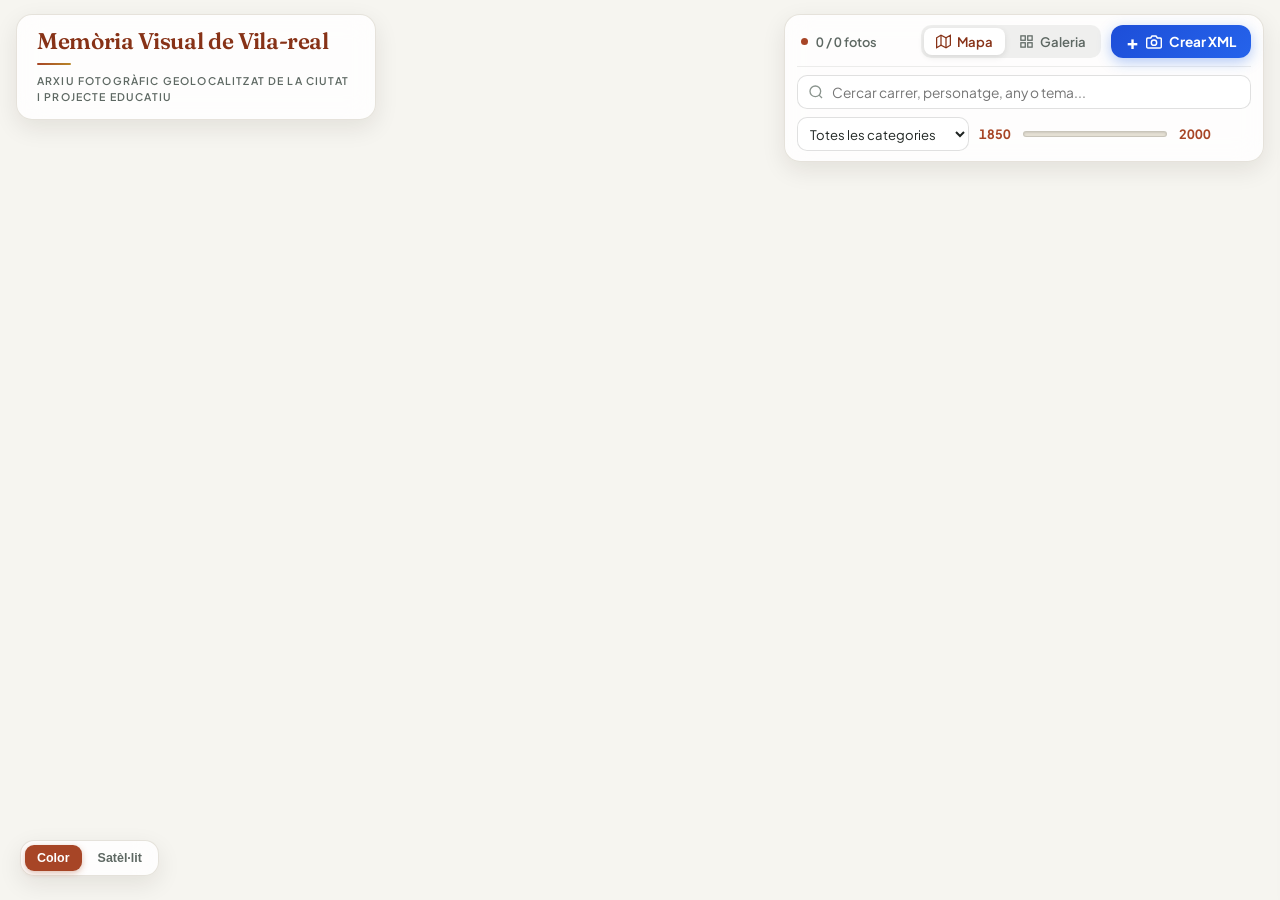
==== commit c3496fea: "Reestructura UI" ====
--- a/index.html
+++ b/index.html
@@ -26,93 +26,89 @@
   <!-- Contenidor principal de l'aplicació -->
   <div id="app-container">
 
-    <!-- Header superior flotant amb identitat visual -->
-    <header id="main-header">
-      <div class="header-brand">
-        <div class="brand-icon">
-          <svg viewBox="0 0 24 24" fill="none" stroke="currentColor" stroke-width="2" stroke-linecap="round" stroke-linejoin="round">
-            <path d="M23 19a2 2 0 0 1-2 2H3a2 2 0 0 1-2-2V8a2 2 0 0 1 2-2h4l2-3h6l2 3h4a2 2 0 0 1 2 2z"></path>
-            <circle cx="12" cy="13" r="4"></circle>
-          </svg>
-        </div>
-        <div class="brand-text">
-          <h1>Memòria Visual de Vila-real</h1>
-          <p class="brand-subtitle">Arxiu fotogràfic geolocalitzat de la ciutat i projecte educatiu</p>
-        </div>
-      </div>
-
-      <!-- Accions i commutador de vista -->
-      <div class="header-actions">
-        <div class="stats-badge" id="stats-counter" title="Fotografies visibles segons els filtres actius">
-          <span class="pulse-dot"></span>
-          <span id="visible-count">0</span> / <span id="total-count">0</span> fotos
-        </div>
-
-        <div class="view-toggle" role="group" aria-label="Canvi de vista">
-          <button id="btn-view-map" class="toggle-btn active" title="Veure en el mapa interactiu">
-            <svg viewBox="0 0 24 24" width="16" height="16" stroke="currentColor" stroke-width="2" fill="none"><polygon points="1 6 1 22 8 18 16 22 23 18 23 2 16 6 8 2 1 6"></polygon><line x1="8" y1="2" x2="8" y2="18"></line><line x1="16" y1="6" x2="16" y2="22"></line></svg>
-            <span>Mapa</span>
+    <!-- Controls superiors flotants: bloc d'identitat (esquerra) + panell de control (dreta) -->
+    <div id="top-ui">
+
+      <!-- Bloc d'identitat -->
+      <header id="brand-block" class="floating-card">
+        <h1 class="brand-title">Memòria Visual de Vila-real</h1>
+        <span class="brand-rule" aria-hidden="true"></span>
+        <p class="brand-subtitle">Arxiu fotogràfic geolocalitzat de la ciutat i projecte educatiu</p>
+      </header>
+
+      <!-- Panell de control: estat i accions / cerca / filtres -->
+      <nav id="control-panel" class="floating-card" aria-label="Vista, cerca i filtres fotogràfics">
+
+        <!-- Fila 1: recompte, commutador de vista i creació XML -->
+        <div class="panel-row panel-row-top">
+          <div class="stats-badge" id="stats-counter" title="Fotografies visibles segons els filtres actius">
+            <span class="pulse-dot"></span>
+            <span><span id="visible-count">0</span> / <span id="total-count">0</span><span class="stats-label"> fotos</span></span>
+          </div>
+
+          <div class="view-toggle" role="group" aria-label="Canvi de vista">
+            <button id="btn-view-map" class="toggle-btn active" title="Veure en el mapa interactiu">
+              <svg viewBox="0 0 24 24" width="15" height="15" stroke="currentColor" stroke-width="2" fill="none"><polygon points="1 6 1 22 8 18 16 22 23 18 23 2 16 6 8 2 1 6"></polygon><line x1="8" y1="2" x2="8" y2="18"></line><line x1="16" y1="6" x2="16" y2="22"></line></svg>
+              <span>Mapa</span>
+            </button>
+            <button id="btn-view-gallery" class="toggle-btn" title="Veure en format galeria">
+              <svg viewBox="0 0 24 24" width="15" height="15" stroke="currentColor" stroke-width="2" fill="none"><rect x="3" y="3" width="7" height="7"></rect><rect x="14" y="3" width="7" height="7"></rect><rect x="14" y="14" width="7" height="7"></rect><rect x="3" y="14" width="7" height="7"></rect></svg>
+              <span>Galeria</span>
+            </button>
+          </div>
+
+          <!-- Botó d'accés a l'espai de creació de fitxers XML per a l'alumnat -->
+          <button id="btn-open-creator" class="btn-create-xml" title="Crear fitxer XML d'entrega">
+            <span class="btn-plus-symbol">+</span>
+            <svg class="btn-camera-svg" viewBox="0 0 24 24" width="16" height="16" fill="none" stroke="currentColor" stroke-width="2.2" stroke-linecap="round" stroke-linejoin="round">
+              <path d="M23 19a2 2 0 0 1-2 2H3a2 2 0 0 1-2-2V8a2 2 0 0 1 2-2h4l2-3h6l2 3h4a2 2 0 0 1 2 2z"></path>
+              <circle cx="12" cy="13" r="4"></circle>
+            </svg>
+            <span class="btn-label-text">Crear XML</span>
           </button>
-          <button id="btn-view-gallery" class="toggle-btn" title="Veure en format galeria">
-            <svg viewBox="0 0 24 24" width="16" height="16" stroke="currentColor" stroke-width="2" fill="none"><rect x="3" y="3" width="7" height="7"></rect><rect x="14" y="3" width="7" height="7"></rect><rect x="14" y="14" width="7" height="7"></rect><rect x="3" y="14" width="7" height="7"></rect></svg>
-            <span>Galeria</span>
+
+          <!-- Botó per mostrar/amagar els filtres (només en mòbil) -->
+          <button id="btn-toggle-filters" class="btn-toggle-filters" aria-expanded="false" aria-controls="filters-row" title="Mostrar filtres">
+            <svg viewBox="0 0 24 24" width="15" height="15" stroke="currentColor" stroke-width="2" fill="none" stroke-linecap="round" stroke-linejoin="round"><polygon points="22 3 2 3 10 12.46 10 19 14 21 14 12.46 22 3"></polygon></svg>
+            <span>Filtres</span>
+            <span class="filters-active-dot" aria-hidden="true"></span>
           </button>
         </div>
 
-        <!-- Botó d'accés a l'espai de creació de fitxers XML per a l'alumnat -->
-        <button id="btn-open-creator" class="btn-create-xml" title="Crear fitxer XML d'entrega">
-          <span class="btn-plus-symbol">+</span>
-          <svg class="btn-camera-svg" viewBox="0 0 24 24" width="17" height="17" fill="none" stroke="currentColor" stroke-width="2.2" stroke-linecap="round" stroke-linejoin="round">
-            <path d="M23 19a2 2 0 0 1-2 2H3a2 2 0 0 1-2-2V8a2 2 0 0 1 2-2h4l2-3h6l2 3h4a2 2 0 0 1 2 2z"></path>
-            <circle cx="12" cy="13" r="4"></circle>
-          </svg>
-          <span class="btn-label-text">Crear XML</span>
-        </button>
-      </div>
-    </header>
-
-    <!-- Barra de filtres flotant (Glassmorphism) -->
-    <nav id="filter-bar" aria-label="Filtres fotogràfics">
-      <!-- Cerca ràpida de text -->
-      <div class="filter-group search-group">
-        <label for="search-input" class="sr-only">Cercar per text o personatges</label>
-        <div class="search-box">
-          <svg class="search-icon" viewBox="0 0 24 24" width="18" height="18" stroke="currentColor" stroke-width="2" fill="none"><circle cx="11" cy="11" r="8"></circle><line x1="21" y1="21" x2="16.65" y2="16.65"></line></svg>
-          <input type="search" id="search-input" placeholder="Cercar carrer, personatge, any o tema..." autocomplete="off" />
-          <button id="clear-search-btn" class="clear-btn" title="Netejar cerca" style="display: none;">&times;</button>
-        </div>
-      </div>
-
-      <!-- Selector de Categoria -->
-      <div class="filter-group category-group">
-        <label for="categoriaSelect" class="filter-label">Categoria:</label>
-        <select id="categoriaSelect">
-          <option value="totes">Totes les categories</option>
-          <option value="arquitectura">🏛️ Arquitectura i espais</option>
-          <option value="infraestructura">🛤️ Infraestructura i ponts</option>
-          <option value="vida quotidiana">🧺 Vida quotidiana i costums</option>
-          <option value="esdeveniments">🎉 Festes i esdeveniments</option>
-          <option value="personatges">👥 Personatges històrics</option>
-        </select>
-      </div>
-
-      <!-- Rellotge cronològic / Slider de segles i dècades -->
-      <div class="filter-group timeline-group">
-        <div class="timeline-header">
-          <span class="filter-label">Període:</span>
-          <span class="years-range"><strong id="min-year-display">1850</strong> — <strong id="max-year-display">2000</strong></span>
-        </div>
-        <div id="slider-range"></div>
-      </div>
-
-      <!-- Botó de restablir filtres -->
-      <div class="filter-group reset-group">
-        <button id="btn-reset-filters" class="reset-button" title="Restablir tots els filtres">
-          <svg viewBox="0 0 24 24" width="14" height="14" stroke="currentColor" stroke-width="2" fill="none"><path d="M3 12a9 9 0 1 0 9-9 9.75 9.75 0 0 0-6.74 2.74L1 8"></path><path d="M3 3v5h5"></path></svg>
-          <span>Netejar</span>
-        </button>
-      </div>
-    </nav>
+        <!-- Fila 2: cerca de text -->
+        <div class="panel-row panel-row-search">
+          <label for="search-input" class="sr-only">Cercar per text o personatges</label>
+          <div class="search-box">
+            <svg class="search-icon" viewBox="0 0 24 24" width="16" height="16" stroke="currentColor" stroke-width="2" fill="none"><circle cx="11" cy="11" r="8"></circle><line x1="21" y1="21" x2="16.65" y2="16.65"></line></svg>
+            <input type="search" id="search-input" placeholder="Cercar carrer, personatge, any o tema..." autocomplete="off" />
+            <button id="clear-search-btn" class="clear-btn" title="Netejar cerca" style="display: none;">&times;</button>
+          </div>
+        </div>
+
+        <!-- Fila 3: categoria i període -->
+        <div class="panel-row panel-row-filters" id="filters-row">
+          <label for="categoriaSelect" class="sr-only">Categoria</label>
+          <select id="categoriaSelect">
+            <option value="totes">Totes les categories</option>
+            <option value="arquitectura">🏛️ Arquitectura i espais</option>
+            <option value="infraestructura">🛤️ Infraestructura i ponts</option>
+            <option value="vida quotidiana">🧺 Vida quotidiana i costums</option>
+            <option value="esdeveniments">🎉 Festes i esdeveniments</option>
+            <option value="personatges">👥 Personatges històrics</option>
+          </select>
+
+          <div class="timeline-inline" role="group" aria-label="Període">
+            <strong id="min-year-display" class="year-value">1850</strong>
+            <div id="slider-range"></div>
+            <strong id="max-year-display" class="year-value">2000</strong>
+          </div>
+
+          <button id="btn-reset-filters" class="reset-button" title="Restablir tots els filtres" aria-label="Restablir tots els filtres">
+            <svg viewBox="0 0 24 24" width="15" height="15" stroke="currentColor" stroke-width="2" fill="none"><path d="M3 12a9 9 0 1 0 9-9 9.75 9.75 0 0 0-6.74 2.74L1 8"></path><path d="M3 3v5h5"></path></svg>
+          </button>
+        </div>
+      </nav>
+    </div>
 
     <!-- Àrea Principal de Visualització -->
     <main id="main-content">
@@ -159,6 +155,10 @@
             <svg viewBox="0 0 24 24" width="20" height="20" stroke="currentColor" stroke-width="2" fill="none"><circle cx="11" cy="11" r="8"></circle><line x1="21" y1="21" x2="16.65" y2="16.65"></line><line x1="11" y1="8" x2="11" y2="14"></line><line x1="8" y1="11" x2="14" y2="11"></line></svg>
             <span>Ampliar</span>
           </button>
+          <button id="compare-btn" class="floating-compare-btn" title="Comparar amb una foto actual del mateix lloc" hidden>
+            <span aria-hidden="true">⇆</span>
+            <span>Abans i ara</span>
+          </button>
         </div>
 
         <h2 id="sidepanel-title" class="sidepanel-title">Títol de la fotografia</h2>
@@ -189,6 +189,12 @@
           <div id="sidepanel-people-tags" class="tags-cluster people-cluster"></div>
         </div>
 
+        <!-- Elements identificats a la imatge -->
+        <div class="meta-section" id="sidepanel-elements-section" style="display: none;">
+          <h3 class="section-title">Elements identificats a la imatge</h3>
+          <ul id="sidepanel-elements-list" class="sidepanel-elements-list"></ul>
+        </div>
+
         <!-- Temes i Etiquetes -->
         <div class="meta-section">
           <h3 class="section-title">Temes relacionats</h3>
@@ -204,6 +210,10 @@
           <div class="edu-item">
             <span class="edu-label">Grup / Curs:</span>
             <span id="sidepanel-course">Curs acadèmic</span>
+          </div>
+          <div class="edu-item">
+            <span class="edu-label">Centre:</span>
+            <span id="sidepanel-school">Institut</span>
           </div>
           <div class="edu-item">
             <span class="edu-label">Fons / Donació:</span>
@@ -222,10 +232,43 @@
       <div class="modal-wrapper">
         <button class="modal-close-btn" onclick="cerrarModalImagen()" title="Tancar (ESC)">&times;</button>
         <div class="modal-figure">
-          <img id="modal-image" src="" alt="Fotografia històrica ampliada" />
+          <div id="modal-annot-viewer" class="annot-viewer">
+            <img id="modal-image" src="" alt="Fotografia històrica ampliada" />
+            <div id="modal-annot-layer" class="annot-view-layer"></div>
+            <div id="modal-annot-tooltip" class="annot-tooltip" role="tooltip" hidden></div>
+            <button type="button" id="btn-toggle-annots" class="btn-toggle-annots" aria-pressed="false" hidden>
+              <span class="toggle-eye">👁️</span>
+              <span id="btn-toggle-annots-text">Mostrar elements identificats</span>
+              <span id="btn-toggle-annots-count" class="toggle-count">0</span>
+            </button>
+          </div>
           <div class="modal-caption">
             <h3 id="modal-caption-title">Títol</h3>
             <span id="modal-caption-year">Any</span>
+          </div>
+        </div>
+      </div>
+    </div>
+
+    <!-- Comparador "Abans i ara" (foto històrica sobre foto actual) -->
+    <div class="modal" id="compare-modal" role="dialog" aria-modal="true" aria-hidden="true" aria-labelledby="compare-title">
+      <div class="modal-backdrop" id="compare-backdrop"></div>
+      <div class="modal-wrapper">
+        <button class="modal-close-btn" id="compare-close" title="Tancar (ESC)">&times;</button>
+        <div class="modal-figure">
+          <div id="compare-stage" class="compare-stage">
+            <img id="compare-img-before" class="compare-img-before" src="" alt="Fotografia històrica" draggable="false" />
+            <img id="compare-img-now" class="compare-img-now" src="" alt="Fotografia actual del mateix lloc" draggable="false" />
+            <span id="compare-label-before" class="compare-label compare-label-before">Abans</span>
+            <span id="compare-label-now" class="compare-label compare-label-now">Ara</span>
+            <div id="compare-handle" class="compare-handle" role="slider" tabindex="0"
+                 aria-label="Posició del comparador" aria-valuemin="0" aria-valuemax="100" aria-valuenow="50">
+              <span class="compare-knob" aria-hidden="true">⇆</span>
+            </div>
+          </div>
+          <div class="modal-caption">
+            <h3 id="compare-title">Títol</h3>
+            <span id="compare-hint">Arrossega la línia per comparar abans i ara</span>
           </div>
         </div>
       </div>
@@ -403,6 +446,48 @@
                     <option value="personatges">👥 Personatges (retrats, veïns històrics, grups)</option>
                   </select>
                 </div>
+
+                <!-- Foto actual per al comparador "Abans i ara" -->
+                <div class="now-photo-box">
+                  <div class="now-photo-head">
+                    <strong>⇆ Foto actual del mateix lloc</strong>
+                    <span class="optional-tag">opcional</span>
+                  </div>
+                  <p class="field-help">Situa't al mateix punt i intenta repetir l'enquadrament de la foto antiga. A la web es podran comparar amb un control lliscant.</p>
+
+                  <div class="form-field">
+                    <input type="file" id="form-now-file" accept="image/jpeg,image/png,image/jpg" class="file-input-hidden" />
+                    <button type="button" class="btn-browse-file" onclick="document.getElementById('form-now-file').click()">📷 Tria la foto actual</button>
+                  </div>
+
+                  <div id="now-preview" class="now-preview" style="display: none;">
+                    <figure>
+                      <img id="now-preview-before" src="" alt="Foto històrica" />
+                      <figcaption>Abans</figcaption>
+                    </figure>
+                    <figure>
+                      <img id="now-preview-after" src="" alt="Foto actual" />
+                      <figcaption>Ara</figcaption>
+                    </figure>
+                    <button type="button" id="btn-remove-now-file" class="btn-remove-file" title="Treure la foto actual">&times;</button>
+                  </div>
+
+                  <div class="form-field">
+                    <label for="form-now-filename">Nom de l'arxiu de la foto actual</label>
+                    <input type="text" id="form-now-filename" placeholder="Ex: vr_1925_placa_major_ara.jpg" />
+                  </div>
+
+                  <div class="form-grid-2">
+                    <div class="form-field">
+                      <label for="form-now-any">Any de la foto actual</label>
+                      <input type="number" id="form-now-any" min="1840" max="2100" placeholder="Ex: 2026" />
+                    </div>
+                    <div class="form-field">
+                      <label for="form-now-autor">Qui l'ha feta</label>
+                      <input type="text" id="form-now-autor" placeholder="Ex: Laura Bellmunt" />
+                    </div>
+                  </div>
+                </div>
               </div>
 
               <!-- BLOC 2: UBICACIÓ I TOPONÍMIA -->
@@ -450,10 +535,70 @@
                 </div>
               </div>
 
-              <!-- BLOC 4: DADES DE L'ALUMNE/A -->
+              <!-- BLOC 4: ELEMENTS IDENTIFICATS A LA IMATGE (ANOTACIONS) -->
+              <div class="form-card-section" id="annot-section">
+                <div class="section-badge-header">
+                  <span class="badge-num">4</span>
+                  <h4>Elements identificats a la imatge <span class="optional-tag">opcional</span></h4>
+                </div>
+
+                <!-- Estat buit: encara no hi ha imatge carregada -->
+                <div id="annot-empty" class="annot-empty">
+                  <span class="annot-empty-icon">🖼️</span>
+                  <p>Tria primer la fotografia al <strong>bloc 1</strong> per poder marcar-hi persones, edificis, vehicles o objectes.</p>
+                </div>
+
+                <div id="annot-workspace" class="annot-workspace" style="display: none;">
+                  <p class="annot-hint">✏️ Fes clic i arrossega sobre la imatge per identificar una persona o element. Pots moure i redimensionar els requadres després.</p>
+
+                  <!-- Llenç de marcat: imatge + capa de regions -->
+                  <div id="annot-stage" class="annot-stage">
+                    <img id="annot-image" src="" alt="Fotografia per anotar" draggable="false" />
+                    <div id="annot-layer" class="annot-layer"></div>
+                  </div>
+
+                  <!-- Editor de l'element (apareix en tancar un requadre) -->
+                  <div id="annot-editor" class="annot-editor" style="display: none;">
+                    <div class="annot-editor-head">
+                      <strong id="annot-editor-title">Nou element</strong>
+                    </div>
+                    <div class="form-field">
+                      <label for="annot-nom">Nom / Títol de l'element <span class="req">*</span></label>
+                      <input type="text" id="annot-nom" placeholder="Ex: Campanar de l'Arxiprestal" autocomplete="off" />
+                    </div>
+                    <div class="form-field">
+                      <label for="annot-tipus">Tipus</label>
+                      <select id="annot-tipus">
+                        <option value="persona">👤 Persona</option>
+                        <option value="edifici">🏛️ Edifici</option>
+                        <option value="vehicle">🚋 Vehicle</option>
+                        <option value="objecte">🔍 Objecte</option>
+                        <option value="altre">✳️ Altre</option>
+                      </select>
+                    </div>
+                    <div class="form-field">
+                      <label for="annot-desc">Descripció o curiositat històrica</label>
+                      <textarea id="annot-desc" rows="2" placeholder="Ex: Guitarrista vila-realenc, assegut en primera fila."></textarea>
+                    </div>
+                    <div class="annot-editor-actions">
+                      <button type="button" id="annot-save" class="annot-btn annot-btn-primary">Guardar element</button>
+                      <button type="button" id="annot-cancel" class="annot-btn">Cancel·lar</button>
+                    </div>
+                  </div>
+
+                  <!-- Llista d'elements creats -->
+                  <div class="annot-list-head">
+                    <span>Elements marcats</span>
+                    <span id="annot-count" class="annot-count">0</span>
+                  </div>
+                  <ul id="annot-list" class="annot-list"></ul>
+                </div>
+              </div>
+
+              <!-- BLOC 5: DADES DE L'ALUMNE/A -->
               <div class="form-card-section">
                 <div class="section-badge-header">
-                  <span class="badge-num">4</span>
+                  <span class="badge-num">5</span>
                   <h4>Dades de l'Alumne/a (autoria)</h4>
                 </div>
 
@@ -466,6 +611,11 @@
                     <label for="form-alumne-curs">Curs / Grup escolar <span class="req">*</span></label>
                     <input type="text" id="form-alumne-curs" placeholder="Ex: 4t ESO A" required />
                   </div>
+                </div>
+
+                <div class="form-field">
+                  <label for="form-alumne-centre">Centre educatiu (institut) <span class="req">*</span></label>
+                  <input type="text" id="form-alumne-centre" placeholder="Ex: IES Francesc Tàrrega" required />
                 </div>
 
                 <div class="form-field">
--- a/style.css
+++ b/style.css
@@ -72,9 +72,9 @@
 }
 
 /* ==========================================================================
-   HEADER SUPERIOR FLOTANT
+   CONTROLS SUPERIORS FLOTANTS (BLOC D'IDENTITAT + PANELL DE CONTROL)
    ========================================================================== */
-#main-header {
+#top-ui {
   position: absolute;
   top: 14px;
   left: 16px;
@@ -82,60 +82,77 @@
   z-index: 1000;
   display: flex;
   justify-content: space-between;
-  align-items: center;
+  align-items: flex-start;
   gap: 16px;
-  padding: 10px 20px;
+  pointer-events: none; /* El mapa rep els clics entre els blocs */
+}
+
+#top-ui > * {
+  pointer-events: auto;
+}
+
+.floating-card {
   background: var(--color-bg-glass);
   backdrop-filter: blur(14px);
   -webkit-backdrop-filter: blur(14px);
   border: 1px solid var(--color-border-glass);
   border-radius: 16px;
   box-shadow: var(--shadow-md);
-  pointer-events: auto;
-}
-
-.header-brand {
-  display: flex;
-  align-items: center;
-  gap: 12px;
-}
-
-.brand-icon {
-  width: 38px;
-  height: 38px;
-  background: linear-gradient(135deg, var(--color-primary), var(--color-accent-gold));
-  color: #fff;
-  border-radius: 10px;
-  display: flex;
-  align-items: center;
-  justify-content: center;
-  box-shadow: 0 4px 10px rgba(167, 69, 38, 0.35);
-  flex-shrink: 0;
-}
-.brand-icon svg {
-  width: 20px;
-  height: 20px;
-}
-
-.brand-text h1 {
+}
+
+/* --- Bloc d'identitat --- */
+#brand-block {
+  max-width: 360px;
+  padding: 14px 22px 14px 20px;
+}
+
+.brand-title {
   font-family: var(--font-display);
-  font-size: 1.25rem;
-  font-weight: 700;
-  line-height: 1.15;
+  font-size: 1.42rem;
+  font-weight: 600;
+  line-height: 1.1;
   color: var(--color-primary-dark);
-  letter-spacing: -0.01em;
+  letter-spacing: -0.015em;
+}
+
+.brand-rule {
+  display: block;
+  width: 34px;
+  height: 2px;
+  margin: 9px 0 8px;
+  border-radius: 2px;
+  background: linear-gradient(90deg, var(--color-primary), var(--color-accent-gold));
 }
 
 .brand-subtitle {
-  font-size: 0.78rem;
+  font-size: 0.66rem;
+  font-weight: 600;
+  line-height: 1.5;
+  letter-spacing: 0.11em;
+  text-transform: uppercase;
   color: var(--color-text-muted);
-  font-weight: 500;
-}
-
-.header-actions {
-  display: flex;
-  align-items: center;
-  gap: 14px;
+}
+
+/* --- Panell de control (tres files) --- */
+#control-panel {
+  width: 480px;
+  max-width: 100%;
+  padding: 10px 12px;
+  display: flex;
+  flex-direction: column;
+  gap: 8px;
+}
+
+.panel-row {
+  display: flex;
+  align-items: center;
+  gap: 10px;
+  min-height: 34px;
+}
+
+.panel-row-top {
+  padding-bottom: 8px;
+  border-bottom: 1px solid rgba(0, 0, 0, 0.07);
 }
 
 /* Indicador de recompte de fotografies */
@@ -143,18 +160,18 @@
   display: inline-flex;
   align-items: center;
   gap: 8px;
-  background: rgba(255, 255, 255, 0.9);
-  border: 1px solid rgba(0, 0, 0, 0.08);
-  padding: 6px 12px;
-  border-radius: 20px;
+  margin-right: auto;
+  padding: 0 4px;
   font-size: 0.8rem;
   font-weight: 600;
   color: var(--color-text-muted);
+  white-space: nowrap;
+  font-variant-numeric: tabular-nums;
 }
 
 .pulse-dot {
-  width: 8px;
-  height: 8px;
+  width: 7px;
+  height: 7px;
   background: var(--color-primary);
   border-radius: 50%;
   animation: pulse-glow 2s infinite ease-in-out;
@@ -170,7 +187,7 @@
   display: flex;
   background: rgba(0, 0, 0, 0.06);
   padding: 3px;
-  border-radius: 12px;
+  border-radius: 10px;
   gap: 2px;
 }
 
@@ -180,11 +197,12 @@
   gap: 6px;
   border: none;
   background: transparent;
-  padding: 6px 14px;
-  font-size: 0.85rem;
+  padding: 5px 12px;
+  font-family: inherit;
+  font-size: 0.82rem;
   font-weight: 600;
   color: var(--color-text-muted);
-  border-radius: 9px;
+  border-radius: 8px;
   cursor: pointer;
   transition: all var(--transition-fast);
 }
@@ -199,93 +217,57 @@
   box-shadow: 0 2px 6px rgba(0, 0, 0, 0.1);
 }
 
-/* ==========================================================================
-   BARRA DE FILTRES FLOTANT
-   ========================================================================== */
-#filter-bar {
-  position: absolute;
-  top: 76px;
-  left: 16px;
-  right: 16px;
-  z-index: 990;
-  display: flex;
-  align-items: center;
-  gap: 16px;
-  padding: 12px 18px;
-  background: var(--color-bg-glass);
-  backdrop-filter: blur(14px);
-  -webkit-backdrop-filter: blur(14px);
-  border: 1px solid var(--color-border-glass);
-  border-radius: 14px;
-  box-shadow: var(--shadow-sm);
-  pointer-events: auto;
-}
-
-.filter-group {
-  display: flex;
-  align-items: center;
-  gap: 8px;
-}
-
-/* Caixa de cerca */
-.search-group {
-  flex: 1 1 260px;
-}
-
-.search-box {
+/* Botó de filtres (només visible en mòbil) */
+.btn-toggle-filters {
+  display: none;
   position: relative;
-  width: 100%;
-  display: flex;
-  align-items: center;
-}
-
-.search-box input {
-  width: 100%;
-  padding: 8px 32px 8px 34px;
+  align-items: center;
+  gap: 6px;
+  height: 34px;
+  padding: 0 12px;
   border: 1px solid rgba(0, 0, 0, 0.12);
   border-radius: 10px;
   background: rgba(255, 255, 255, 0.95);
   font-family: inherit;
-  font-size: 0.88rem;
-  color: var(--color-text-main);
-  outline: none;
-  transition: border-color var(--transition-fast), box-shadow var(--transition-fast);
-}
-
-.search-box input:focus {
-  border-color: var(--color-primary);
-  box-shadow: 0 0 0 3px rgba(167, 69, 38, 0.15);
-}
-
-.search-icon {
-  position: absolute;
-  left: 10px;
-  color: var(--color-text-light);
-  pointer-events: none;
-}
-
-.clear-btn {
-  position: absolute;
-  right: 8px;
-  background: transparent;
-  border: none;
-  font-size: 1.1rem;
-  color: var(--color-text-muted);
-  cursor: pointer;
-  padding: 2px 6px;
-  border-radius: 4px;
-}
-
-/* Selector de categories */
-.filter-label {
   font-size: 0.82rem;
   font-weight: 600;
   color: var(--color-text-muted);
-  white-space: nowrap;
-}
-
-#categoriaSelect {
-  padding: 8px 12px;
+  cursor: pointer;
+}
+
+.btn-toggle-filters[aria-expanded="true"] {
+  color: var(--color-primary-dark);
+  border-color: var(--color-primary);
+}
+
+.filters-active-dot {
+  display: none;
+  position: absolute;
+  top: -3px;
+  right: -3px;
+  width: 9px;
+  height: 9px;
+  border-radius: 50%;
+  background: var(--color-primary);
+  border: 2px solid #fff;
+}
+
+.btn-toggle-filters.has-active .filters-active-dot {
+  display: block;
+}
+
+/* Caixa de cerca */
+.search-box {
+  position: relative;
+  width: 100%;
+  display: flex;
+  align-items: center;
+}
+
+.search-box input {
+  width: 100%;
+  height: 34px;
+  padding: 0 32px 0 34px;
   border: 1px solid rgba(0, 0, 0, 0.12);
   border-radius: 10px;
   background: rgba(255, 255, 255, 0.95);
@@ -293,7 +275,48 @@
   font-size: 0.86rem;
   color: var(--color-text-main);
   outline: none;
-  cursor: pointer;
+  transition: border-color var(--transition-fast), box-shadow var(--transition-fast);
+}
+
+.search-box input:focus {
+  border-color: var(--color-primary);
+  box-shadow: 0 0 0 3px rgba(167, 69, 38, 0.15);
+}
+
+.search-icon {
+  position: absolute;
+  left: 11px;
+  color: var(--color-text-light);
+  pointer-events: none;
+}
+
+.clear-btn {
+  position: absolute;
+  right: 8px;
+  background: transparent;
+  border: none;
+  font-size: 1.1rem;
+  color: var(--color-text-muted);
+  cursor: pointer;
+  padding: 2px 6px;
+  border-radius: 4px;
+}
+
+/* Selector de categories */
+#categoriaSelect {
+  flex: 0 0 172px;
+  width: 172px;
+  height: 34px;
+  padding: 0 8px;
+  border: 1px solid rgba(0, 0, 0, 0.12);
+  border-radius: 10px;
+  background: rgba(255, 255, 255, 0.95);
+  font-family: inherit;
+  font-size: 0.82rem;
+  color: var(--color-text-main);
+  outline: none;
+  cursor: pointer;
+  text-overflow: ellipsis;
   transition: border-color var(--transition-fast);
 }
 
@@ -301,31 +324,27 @@
   border-color: var(--color-primary);
 }
 
-/* Rellotge cronològic / Slider (Línia de temps 1850 - 2000) */
-.timeline-group {
-  display: flex;
-  flex-direction: column;
-  gap: 3px;
-  min-width: 240px;
-  padding: 0 4px;
-}
-
-.timeline-header {
-  display: flex;
-  justify-content: space-between;
-  align-items: center;
+/* Període: any mínim — slider — any màxim */
+.timeline-inline {
+  flex: 1 1 auto;
+  min-width: 0;
+  display: flex;
+  align-items: center;
+  gap: 12px;
+}
+
+.year-value {
+  flex: 0 0 auto;
   font-size: 0.8rem;
-}
-
-.years-range strong {
+  font-weight: 700;
   color: var(--color-primary);
-  font-weight: 700;
+  font-variant-numeric: tabular-nums;
 }
 
 #slider-range {
-  width: 100%;
-  height: 7px;
-  margin: 7px 0 3px 0;
+  flex: 1 1 auto;
+  min-width: 60px;
+  height: 6px;
   border: 1px solid rgba(0, 0, 0, 0.12);
   background: #e5e0d4;
   border-radius: 4px;
@@ -339,13 +358,13 @@
 }
 
 .noUi-horizontal .noUi-handle {
-  width: 18px;
-  height: 18px;
-  right: -9px;
+  width: 16px;
+  height: 16px;
+  right: -8px;
   top: -6px;
   border-radius: 50%;
   background: #ffffff;
-  border: 3.5px solid var(--color-primary);
+  border: 3px solid var(--color-primary);
   box-shadow: 0 2px 6px rgba(0, 0, 0, 0.3);
   cursor: grab;
   outline: none;
@@ -366,22 +385,27 @@
   transform: scale(1.2);
 }
 
-
-
-/* Botó reset */
+/* Botó reset: només visible si hi ha algun filtre actiu (manté l'espai) */
 .reset-button {
-  display: flex;
-  align-items: center;
-  gap: 5px;
+  flex: 0 0 30px;
+  width: 30px;
+  height: 30px;
+  display: flex;
+  align-items: center;
+  justify-content: center;
   background: transparent;
-  border: 1px solid rgba(0, 0, 0, 0.1);
-  padding: 7px 12px;
-  border-radius: 10px;
-  font-size: 0.82rem;
-  font-weight: 600;
+  border: 1px solid transparent;
+  border-radius: 8px;
   color: var(--color-text-muted);
   cursor: pointer;
-  transition: all var(--transition-fast);
+  opacity: 0;
+  visibility: hidden;
+  transition: opacity var(--transition-fast), color var(--transition-fast), border-color var(--transition-fast), background var(--transition-fast);
+}
+
+.reset-button.is-visible {
+  opacity: 1;
+  visibility: visible;
 }
 
 .reset-button:hover {
@@ -543,7 +567,8 @@
 #gallery-view {
   overflow-y: auto;
   background: var(--color-bg-base);
-  padding: 146px 24px 40px 24px; /* Espai per als controls flotants */
+  /* Espai per als controls flotants: --top-ui-height el calcula script.js */
+  padding: calc(var(--top-ui-height, 180px) + 28px) 24px 40px 24px;
 }
 
 .gallery-container {
@@ -795,13 +820,15 @@
   overflow: hidden;
   box-shadow: var(--shadow-md);
   background-color: #222;
-  aspect-ratio: 4 / 3;
-}
-
+  flex-shrink: 0; /* Evita que el panell (flex) l'aplane quan la fitxa té molt de contingut */
+}
+
+/* Imatge sencera (sense retallar), també si és vertical */
 .sidepanel-hero-image img {
   width: 100%;
-  height: 100%;
-  object-fit: cover;
+  height: auto;
+  max-height: 55vh;
+  object-fit: contain;
   display: block;
 }
 
@@ -1058,26 +1085,40 @@
 /* ==========================================================================
    ADAPTATIVITAT RESPONSIVE (MÒBIL I TABLET)
    ========================================================================== */
+/* Quan els dos blocs no caben un al costat de l'altre, s'apilen */
+@media (max-width: 900px) {
+  #top-ui {
+    top: 10px;
+    left: 10px;
+    right: 10px;
+    flex-direction: column;
+    align-items: stretch;
+    gap: 8px;
+  }
+
+  #brand-block {
+    max-width: none;
+    padding: 10px 16px;
+    display: flex;
+    align-items: baseline;
+    flex-wrap: wrap;
+    column-gap: 12px;
+  }
+
+  .brand-title {
+    font-size: 1.15rem;
+  }
+
+  .brand-rule {
+    display: none;
+  }
+
+  #control-panel {
+    width: auto;
+  }
+}
+
 @media (max-width: 960px) {
-  #main-header {
-    flex-wrap: wrap;
-    padding: 10px 14px;
-  }
-  
-  #filter-bar {
-    top: 110px;
-    flex-wrap: wrap;
-    gap: 10px;
-  }
-
-  .timeline-group {
-    min-width: 100%;
-  }
-
-  #gallery-view {
-    padding-top: 220px;
-  }
-
   .sidepanel {
     width: 100%;
     max-width: 100%;
@@ -1102,27 +1143,63 @@
   }
 }
 
+/* Mòbil: els filtres es despleguen amb el botó "Filtres" */
 @media (max-width: 600px) {
-  .brand-text h1 {
-    font-size: 1.05rem;
-  }
   .brand-subtitle {
     display: none;
   }
-  .stats-badge {
+
+  #control-panel {
+    padding: 8px 10px;
+  }
+
+  .panel-row {
+    gap: 8px;
+  }
+
+  .stats-label {
     display: none;
   }
-  #filter-bar {
-    top: 90px;
+
+  .toggle-btn {
+    padding: 5px 9px;
   }
-  #gallery-view {
-    padding-top: 200px;
-  }
+
   .btn-label-text {
     display: none;
   }
+
   .btn-create-xml {
     padding: 6px 10px;
+  }
+
+  .btn-toggle-filters {
+    display: inline-flex;
+  }
+
+  #filters-row {
+    display: none;
+    flex-wrap: wrap;
+  }
+
+  #control-panel.filters-open #filters-row {
+    display: flex;
+  }
+
+  #categoriaSelect {
+    flex: 1 1 100%;
+    width: 100%;
+  }
+
+  .timeline-inline {
+    flex: 1 1 0;
+  }
+}
+
+/* Mòbil molt estret: el commutador de vista només amb icones */
+@media (max-width: 400px) {
+  .toggle-btn span {
+    display: none;
   }
 }
 
@@ -2084,3 +2161,696 @@
     display: none;
   }
 }
+
+/* ==========================================================================
+   ELEMENTS IDENTIFICATS A LA IMATGE - VISOR PÚBLIC (MODAL I FITXA)
+   ========================================================================== */
+.annot-viewer {
+  position: relative;
+  display: inline-block;
+  line-height: 0;
+}
+
+.annot-viewer #modal-image {
+  display: block;
+}
+
+.annot-view-layer {
+  position: absolute;
+  inset: 0;
+  visibility: hidden;
+  opacity: 0;
+  transition: opacity var(--transition-normal), visibility var(--transition-normal);
+}
+
+.annot-view-layer.visible {
+  visibility: visible;
+  opacity: 1;
+}
+
+.annot-view-box {
+  position: absolute;
+  border: 2px solid var(--annot-color, #fff);
+  border-radius: 6px;
+  background: transparent;
+  box-shadow: 0 0 0 1px rgba(0, 0, 0, 0.35), inset 0 0 0 1px rgba(0, 0, 0, 0.2);
+  cursor: pointer;
+  transition: background var(--transition-fast), box-shadow var(--transition-fast);
+}
+
+.annot-view-box:hover,
+.annot-view-box:focus-visible,
+.annot-view-box.highlight {
+  outline: none;
+  background: color-mix(in srgb, var(--annot-color) 18%, transparent);
+  box-shadow: 0 0 0 1px rgba(0, 0, 0, 0.35), 0 0 18px color-mix(in srgb, var(--annot-color) 70%, transparent);
+}
+
+.annot-view-chip {
+  position: absolute;
+  top: -11px;
+  left: -11px;
+  width: 22px;
+  height: 22px;
+  border-radius: 50%;
+  background: var(--annot-color);
+  border: 2px solid #fff;
+  font-size: 11px;
+  line-height: 18px;
+  text-align: center;
+  box-shadow: var(--shadow-sm);
+}
+
+.annot-view-box.flash {
+  animation: annot-flash 0.55s ease-in-out 3;
+}
+
+@keyframes annot-flash {
+  0%, 100% { background: transparent; }
+  50% { background: color-mix(in srgb, var(--annot-color) 40%, transparent); }
+}
+
+.annot-tooltip {
+  position: absolute;
+  z-index: 5;
+  width: max-content;
+  max-width: min(280px, 80vw);
+  padding: 10px 13px;
+  border-radius: 10px;
+  background: rgba(255, 255, 255, 0.97);
+  border-top: 3px solid var(--annot-color);
+  box-shadow: var(--shadow-popup);
+  color: var(--color-text-main);
+  line-height: 1.4;
+  text-align: left;
+  pointer-events: none;
+}
+
+.annot-tooltip[hidden] {
+  display: none;
+}
+
+.annot-tooltip-badge {
+  display: inline-block;
+  font-size: 0.68rem;
+  font-weight: 700;
+  text-transform: uppercase;
+  letter-spacing: 0.04em;
+  color: var(--annot-color);
+  margin-bottom: 3px;
+}
+
+.annot-tooltip-name {
+  display: block;
+  font-family: var(--font-display);
+  font-size: 0.98rem;
+  font-weight: 600;
+}
+
+.annot-tooltip-desc {
+  margin-top: 4px;
+  font-size: 0.8rem;
+  color: var(--color-text-muted);
+}
+
+.btn-toggle-annots {
+  position: absolute;
+  top: 12px;
+  left: 12px;
+  z-index: 6;
+  display: inline-flex;
+  align-items: center;
+  gap: 7px;
+  padding: 6px 12px;
+  border-radius: 20px;
+  border: 1px solid rgba(255, 255, 255, 0.25);
+  background: rgba(18, 22, 20, 0.78);
+  backdrop-filter: blur(8px);
+  color: #fff;
+  font-family: var(--font-sans);
+  font-size: 0.8rem;
+  font-weight: 600;
+  line-height: 1.2;
+  cursor: pointer;
+  transition: background var(--transition-fast);
+}
+
+.btn-toggle-annots[hidden] {
+  display: none;
+}
+
+.btn-toggle-annots:hover {
+  background: rgba(18, 22, 20, 0.92);
+}
+
+.btn-toggle-annots.active {
+  background: var(--color-primary);
+  border-color: var(--color-primary);
+}
+
+.toggle-count {
+  min-width: 20px;
+  padding: 1px 6px;
+  border-radius: 10px;
+  background: rgba(255, 255, 255, 0.22);
+  text-align: center;
+}
+
+/* Llista d'elements a la fitxa lateral */
+.sidepanel-elements-list {
+  list-style: none;
+  display: flex;
+  flex-direction: column;
+  gap: 6px;
+}
+
+.sidepanel-element-item {
+  display: flex;
+  align-items: center;
+  gap: 10px;
+  padding: 8px 10px;
+  border-radius: 10px;
+  border: 1px solid var(--color-border-glass);
+  border-left: 4px solid var(--annot-color);
+  background: #fff;
+  cursor: pointer;
+  transition: all var(--transition-fast);
+}
+
+.sidepanel-element-item:hover,
+.sidepanel-element-item:focus-visible {
+  outline: none;
+  background: var(--color-accent-gold-light);
+  box-shadow: var(--shadow-sm);
+}
+
+.sp-el-icon {
+  font-size: 1.1rem;
+}
+
+.sp-el-texts {
+  flex: 1;
+  display: flex;
+  flex-direction: column;
+  min-width: 0;
+}
+
+.sp-el-texts strong {
+  font-size: 0.86rem;
+  color: var(--color-text-main);
+}
+
+.sp-el-type {
+  font-size: 0.72rem;
+  color: var(--color-text-muted);
+}
+
+.sp-el-go {
+  font-size: 0.75rem;
+  font-weight: 600;
+  color: var(--color-primary);
+  white-space: nowrap;
+}
+
+/* ==========================================================================
+   ELEMENTS IDENTIFICATS A LA IMATGE - ANOTADOR DEL CREADOR XML
+   ========================================================================== */
+.optional-tag {
+  margin-left: 6px;
+  padding: 1px 7px;
+  border-radius: 8px;
+  background: #f1f5f9;
+  color: #64748b;
+  font-size: 0.68rem;
+  font-weight: 600;
+  vertical-align: middle;
+}
+
+.annot-empty {
+  display: flex;
+  align-items: center;
+  gap: 10px;
+  padding: 12px;
+  border: 2px dashed #e2e8f0;
+  border-radius: 12px;
+  background: #f8fafc;
+  font-size: 0.8rem;
+  color: #64748b;
+}
+
+.annot-empty-icon {
+  font-size: 1.5rem;
+}
+
+.annot-hint {
+  font-size: 0.76rem;
+  color: #475569;
+  margin-bottom: 10px;
+  line-height: 1.4;
+}
+
+.annot-stage {
+  position: relative;
+  width: fit-content;
+  max-width: 100%;
+  margin: 18px auto 12px;
+  line-height: 0;
+  cursor: crosshair;
+  touch-action: none;
+  user-select: none;
+  -webkit-user-select: none;
+  border-radius: 8px;
+  box-shadow: 0 0 0 1px #cbd5e1;
+}
+
+.annot-stage img {
+  display: block;
+  max-width: 100%;
+  max-height: 60vh;
+  border-radius: 8px;
+  pointer-events: none;
+}
+
+.annot-layer {
+  position: absolute;
+  inset: 0;
+}
+
+.annot-box {
+  position: absolute;
+  border: 2px solid var(--annot-color);
+  border-radius: 4px;
+  background: color-mix(in srgb, var(--annot-color) 14%, transparent);
+  box-shadow: 0 0 0 1px rgba(255, 255, 255, 0.6);
+  cursor: move;
+  transition: box-shadow var(--transition-fast), background var(--transition-fast);
+}
+
+.annot-box.draft {
+  border-style: dashed;
+  background: color-mix(in srgb, var(--annot-color) 22%, transparent);
+  cursor: crosshair;
+}
+
+.annot-box.selected {
+  background: color-mix(in srgb, var(--annot-color) 24%, transparent);
+  box-shadow: 0 0 0 1px #fff, 0 0 0 3px color-mix(in srgb, var(--annot-color) 45%, transparent);
+}
+
+.annot-box.glow {
+  background: color-mix(in srgb, var(--annot-color) 32%, transparent);
+  box-shadow: 0 0 0 1px #fff, 0 0 16px 4px var(--annot-color);
+}
+
+.annot-box-label {
+  position: absolute;
+  bottom: 100%;
+  left: -2px;
+  margin-bottom: 2px;
+  max-width: 180px;
+  padding: 2px 6px;
+  border-radius: 4px;
+  background: var(--annot-color);
+  color: #fff;
+  font-size: 0.68rem;
+  font-weight: 600;
+  line-height: 1.3;
+  white-space: nowrap;
+  overflow: hidden;
+  text-overflow: ellipsis;
+  pointer-events: none;
+}
+
+.annot-handle {
+  position: absolute;
+  display: none;
+  width: 12px;
+  height: 12px;
+  border-radius: 3px;
+  background: #fff;
+  border: 2px solid var(--annot-color);
+}
+
+.annot-box.selected .annot-handle {
+  display: block;
+}
+
+.annot-handle[data-corner="nw"] { top: -7px; left: -7px; cursor: nwse-resize; }
+.annot-handle[data-corner="ne"] { top: -7px; right: -7px; cursor: nesw-resize; }
+.annot-handle[data-corner="sw"] { bottom: -7px; left: -7px; cursor: nesw-resize; }
+.annot-handle[data-corner="se"] { bottom: -7px; right: -7px; cursor: nwse-resize; }
+
+@media (pointer: coarse) {
+  .annot-handle {
+    width: 20px;
+    height: 20px;
+  }
+  .annot-handle[data-corner="nw"] { top: -11px; left: -11px; }
+  .annot-handle[data-corner="ne"] { top: -11px; right: -11px; }
+  .annot-handle[data-corner="sw"] { bottom: -11px; left: -11px; }
+  .annot-handle[data-corner="se"] { bottom: -11px; right: -11px; }
+}
+
+.annot-editor {
+  border: 1.5px solid #bfdbfe;
+  background: #f8fbff;
+  border-radius: 12px;
+  padding: 12px;
+  margin-bottom: 12px;
+}
+
+.annot-editor-head {
+  margin-bottom: 10px;
+  font-size: 0.86rem;
+  color: #1e3a8a;
+}
+
+.annot-editor .form-field {
+  margin-bottom: 10px;
+}
+
+.annot-editor-actions {
+  display: flex;
+  gap: 8px;
+}
+
+.annot-btn {
+  padding: 7px 14px;
+  border-radius: 9px;
+  border: 1.5px solid #cbd5e1;
+  background: #fff;
+  color: #334155;
+  font-family: var(--font-sans);
+  font-size: 0.8rem;
+  font-weight: 600;
+  cursor: pointer;
+  transition: all var(--transition-fast);
+}
+
+.annot-btn:hover {
+  background: #f1f5f9;
+}
+
+.annot-btn-primary {
+  background: #2563eb;
+  border-color: #2563eb;
+  color: #fff;
+}
+
+.annot-btn-primary:hover {
+  background: #1d4ed8;
+}
+
+.annot-list-head {
+  display: flex;
+  align-items: center;
+  justify-content: space-between;
+  margin-bottom: 6px;
+  font-size: 0.78rem;
+  font-weight: 700;
+  color: #334155;
+}
+
+.annot-count {
+  min-width: 22px;
+  padding: 1px 7px;
+  border-radius: 10px;
+  background: #eff6ff;
+  color: #2563eb;
+  text-align: center;
+}
+
+.annot-list {
+  list-style: none;
+  display: flex;
+  flex-direction: column;
+  gap: 6px;
+}
+
+.annot-list-empty {
+  font-size: 0.76rem;
+  color: #94a3b8;
+  font-style: italic;
+}
+
+.annot-list-item {
+  display: flex;
+  align-items: center;
+  gap: 8px;
+  padding: 7px 8px 7px 10px;
+  border: 1px solid #e2e8f0;
+  border-left: 4px solid var(--annot-color);
+  border-radius: 10px;
+  background: #fff;
+  cursor: pointer;
+  transition: all var(--transition-fast);
+}
+
+.annot-list-item:hover,
+.annot-list-item.selected {
+  background: #f8fafc;
+  box-shadow: 0 2px 8px rgba(15, 23, 42, 0.06);
+}
+
+.annot-list-icon {
+  font-size: 1.05rem;
+}
+
+.annot-list-texts {
+  flex: 1;
+  display: flex;
+  flex-direction: column;
+  min-width: 0;
+}
+
+.annot-list-texts strong {
+  font-size: 0.82rem;
+  color: #0f172a;
+}
+
+.annot-list-texts span {
+  font-size: 0.72rem;
+  color: #64748b;
+  white-space: nowrap;
+  overflow: hidden;
+  text-overflow: ellipsis;
+}
+
+.annot-list-btn {
+  flex-shrink: 0;
+  width: 30px;
+  height: 30px;
+  border-radius: 8px;
+  border: 1px solid #e2e8f0;
+  background: #fff;
+  font-size: 0.85rem;
+  cursor: pointer;
+  transition: all var(--transition-fast);
+}
+
+.annot-list-btn:hover {
+  background: #eff6ff;
+  border-color: #bfdbfe;
+}
+
+.annot-list-btn.danger:hover {
+  background: #fef2f2;
+  border-color: #fecaca;
+}
+
+/* ==========================================================================
+   COMPARADOR "ABANS I ARA"
+   ========================================================================== */
+.floating-compare-btn {
+  position: absolute;
+  bottom: 12px;
+  left: 12px;
+  background: rgba(18, 22, 20, 0.78);
+  backdrop-filter: blur(8px);
+  border: 1px solid rgba(255, 255, 255, 0.25);
+  color: #fff;
+  padding: 6px 14px;
+  border-radius: 20px;
+  font-family: var(--font-sans);
+  font-size: 0.8rem;
+  font-weight: 600;
+  display: flex;
+  align-items: center;
+  gap: 6px;
+  cursor: pointer;
+  transition: all var(--transition-fast);
+}
+
+.floating-compare-btn[hidden] {
+  display: none;
+}
+
+.floating-compare-btn:hover {
+  background: rgba(167, 69, 38, 0.95);
+  transform: scale(1.05);
+}
+
+/* La foto històrica marca la mida; l'actual s'ajusta a sota */
+.compare-stage {
+  --pos: 50%;
+  position: relative;
+  display: inline-block;
+  line-height: 0;
+  border-radius: 8px;
+  overflow: hidden;
+  box-shadow: 0 20px 60px rgba(0, 0, 0, 0.6);
+  cursor: ew-resize;
+  touch-action: none;
+  user-select: none;
+  -webkit-user-select: none;
+}
+
+.compare-img-before {
+  position: relative;
+  z-index: 2;
+  display: block;
+  max-width: 90vw;
+  max-height: 78vh;
+  clip-path: inset(0 calc(100% - var(--pos)) 0 0);
+  pointer-events: none;
+}
+
+.compare-img-now {
+  position: absolute;
+  inset: 0;
+  z-index: 1;
+  width: 100%;
+  height: 100%;
+  object-fit: cover;
+  pointer-events: none;
+}
+
+.compare-handle {
+  position: absolute;
+  z-index: 3;
+  top: 0;
+  bottom: 0;
+  left: var(--pos);
+  width: 3px;
+  margin-left: -1.5px;
+  background: #fff;
+  box-shadow: 0 0 8px rgba(0, 0, 0, 0.5);
+}
+
+.compare-handle:focus-visible {
+  outline: none;
+}
+
+.compare-handle:focus-visible .compare-knob {
+  box-shadow: 0 0 0 4px rgba(184, 134, 40, 0.7), 0 4px 12px rgba(0, 0, 0, 0.4);
+}
+
+.compare-knob {
+  position: absolute;
+  top: 50%;
+  left: 50%;
+  width: 42px;
+  height: 42px;
+  transform: translate(-50%, -50%);
+  border-radius: 50%;
+  background: #fff;
+  color: var(--color-primary);
+  font-size: 1.2rem;
+  font-weight: 700;
+  line-height: 42px;
+  text-align: center;
+  box-shadow: 0 4px 12px rgba(0, 0, 0, 0.4);
+}
+
+.compare-label {
+  position: absolute;
+  z-index: 4;
+  top: 12px;
+  padding: 4px 10px;
+  border-radius: 14px;
+  background: rgba(18, 22, 20, 0.78);
+  color: #fff;
+  font-size: 0.78rem;
+  font-weight: 600;
+  line-height: 1.3;
+  pointer-events: none;
+}
+
+.compare-label-before {
+  left: 12px;
+}
+
+.compare-label-now {
+  right: 12px;
+}
+
+#compare-hint {
+  font-size: 0.85rem;
+  color: rgba(255, 255, 255, 0.7);
+}
+
+/* Foto actual al Creador XML */
+.now-photo-box {
+  margin-top: 14px;
+  padding: 12px;
+  border: 1.5px dashed #cbd5e1;
+  border-radius: 12px;
+  background: #f8fafc;
+}
+
+.now-photo-head {
+  display: flex;
+  align-items: center;
+  margin-bottom: 4px;
+  font-size: 0.85rem;
+  color: #1e293b;
+}
+
+.now-photo-box .field-help {
+  display: block;
+  margin-bottom: 10px;
+}
+
+.now-photo-box .form-field {
+  margin-bottom: 10px;
+}
+
+.now-preview {
+  position: relative;
+  display: flex;
+  gap: 8px;
+  margin-bottom: 10px;
+}
+
+.now-preview figure {
+  flex: 1;
+  margin: 0;
+  text-align: center;
+}
+
+.now-preview img {
+  width: 100%;
+  aspect-ratio: 4 / 3;
+  object-fit: cover;
+  border-radius: 8px;
+  border: 1px solid #cbd5e1;
+  background: #e2e8f0;
+}
+
+.now-preview figcaption {
+  font-size: 0.72rem;
+  font-weight: 600;
+  color: #64748b;
+}
+
+.now-preview .btn-remove-file {
+  position: absolute;
+  top: -6px;
+  right: -6px;
+  width: 26px;
+  height: 26px;
+  border-radius: 50%;
+  background: #fff;
+  border: 1px solid #fecaca;
+  line-height: 1;
+}
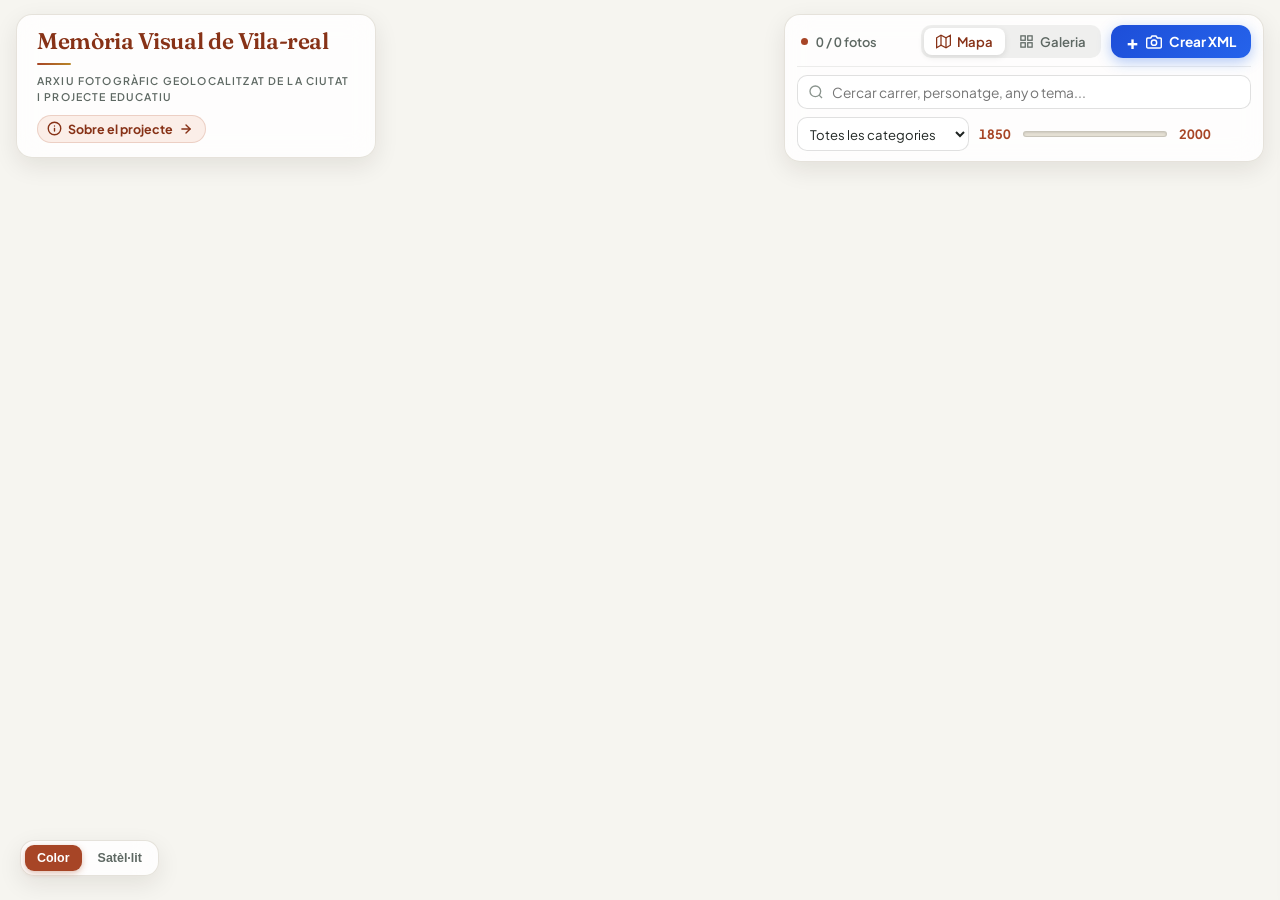
==== commit 8e2c0f22: "Inrcorpora pàgina Informació" ====
--- a/index.html
+++ b/index.html
@@ -34,6 +34,12 @@
         <h1 class="brand-title">Memòria Visual de Vila-real</h1>
         <span class="brand-rule" aria-hidden="true"></span>
         <p class="brand-subtitle">Arxiu fotogràfic geolocalitzat de la ciutat i projecte educatiu</p>
+        <!-- Accés a la pàgina d'informació del projecte -->
+        <a href="projecte.html" class="brand-info-link" title="Informació sobre el projecte i qui som">
+          <svg viewBox="0 0 24 24" width="15" height="15" fill="none" stroke="currentColor" stroke-width="2.2" stroke-linecap="round" stroke-linejoin="round" aria-hidden="true"><circle cx="12" cy="12" r="10"></circle><line x1="12" y1="16" x2="12" y2="12"></line><line x1="12" y1="8" x2="12.01" y2="8"></line></svg>
+          <span class="brand-info-text">Sobre el projecte</span>
+          <svg class="brand-info-arrow" viewBox="0 0 24 24" width="14" height="14" fill="none" stroke="currentColor" stroke-width="2.4" stroke-linecap="round" stroke-linejoin="round" aria-hidden="true"><line x1="5" y1="12" x2="19" y2="12"></line><polyline points="12 5 19 12 12 19"></polyline></svg>
+        </a>
       </header>
 
       <!-- Panell de control: estat i accions / cerca / filtres -->
@@ -318,9 +324,11 @@
           <!-- Burbuja d'instruccions interactiva -->
           <div id="creator-instructions-bubble" class="creator-bubble">
             <div class="bubble-header">
-              <div class="bubble-icon-wrap">
-                <span class="bubble-icon">📍</span>
-              </div>
+              <button type="button" id="bubble-toggle" class="bubble-icon-wrap" aria-expanded="true" aria-controls="creator-instructions-bubble" title="Amagar instruccions">
+                <span class="bubble-icon" aria-hidden="true">📍</span>
+                <span class="sr-only">Mostrar o amagar instruccions</span>
+                <span class="bubble-unread-dot" aria-hidden="true"></span>
+              </button>
               <div class="bubble-title-group">
                 <span class="bubble-step-badge" id="bubble-step-badge">Pas 1 de 3</span>
                 <h4 id="bubble-title">Selecciona el lloc al mapa</h4>
--- a/style.css
+++ b/style.css
@@ -133,6 +133,37 @@
   color: var(--color-text-muted);
 }
 
+/* Enllaç a la pàgina "Sobre el projecte" */
+.brand-info-link {
+  display: inline-flex;
+  align-items: center;
+  gap: 6px;
+  margin-top: 10px;
+  padding: 5px 12px 5px 9px;
+  border-radius: 999px;
+  font-size: 0.78rem;
+  font-weight: 700;
+  text-decoration: none;
+  color: var(--color-primary-dark);
+  background: var(--color-primary-light);
+  border: 1px solid rgba(167, 69, 38, 0.18);
+  transition: background var(--transition-fast), color var(--transition-fast), box-shadow var(--transition-fast);
+}
+
+.brand-info-link:hover {
+  color: #fff;
+  background: var(--color-primary);
+  box-shadow: 0 4px 12px rgba(167, 69, 38, 0.3);
+}
+
+.brand-info-arrow {
+  transition: transform var(--transition-fast);
+}
+
+.brand-info-link:hover .brand-info-arrow {
+  transform: translateX(3px);
+}
+
 /* --- Panell de control (tres files) --- */
 #control-panel {
   width: 480px;
@@ -1113,6 +1144,11 @@
     display: none;
   }
 
+  .brand-info-link {
+    align-self: center;
+    margin: 0 0 0 auto;
+  }
+
   #control-panel {
     width: auto;
   }
@@ -1198,6 +1234,14 @@
 
 /* Mòbil molt estret: el commutador de vista només amb icones */
 @media (max-width: 400px) {
+  .brand-info-text {
+    display: none;
+  }
+
+  .brand-info-link {
+    padding: 5px 9px;
+  }
+
   .toggle-btn span {
     display: none;
   }
@@ -1488,6 +1532,58 @@
   justify-content: center;
   font-size: 1.25rem;
   flex-shrink: 0;
+  position: relative;
+  padding: 0;
+  font-family: inherit;
+  cursor: pointer;
+  transition: background var(--transition-fast), border-color var(--transition-fast), transform var(--transition-fast);
+}
+
+.bubble-icon-wrap:hover {
+  background: #dbeafe;
+  border-color: #93c5fd;
+}
+
+.bubble-icon-wrap:active {
+  transform: scale(0.94);
+}
+
+.bubble-icon-wrap:focus-visible {
+  outline: 2px solid #2563eb;
+  outline-offset: 2px;
+}
+
+/* Punt d'avís: hi ha instruccions noves mentre la burbuja està plegada */
+.bubble-unread-dot {
+  display: none;
+  position: absolute;
+  top: -4px;
+  right: -4px;
+  width: 11px;
+  height: 11px;
+  border-radius: 50%;
+  background: #2563eb;
+  border: 2px solid #fff;
+}
+
+.creator-bubble.collapsed.has-unread .bubble-unread-dot {
+  display: block;
+}
+
+/* Estat plegat: només queda visible el botó del pin */
+.creator-bubble.collapsed {
+  padding: 6px;
+  border-radius: 14px;
+}
+
+.creator-bubble.collapsed .bubble-header {
+  margin-bottom: 0;
+}
+
+.creator-bubble.collapsed .bubble-title-group,
+.creator-bubble.collapsed .bubble-text,
+.creator-bubble.collapsed .bubble-steps-indicator {
+  display: none;
 }
 
 .bubble-title-group {
